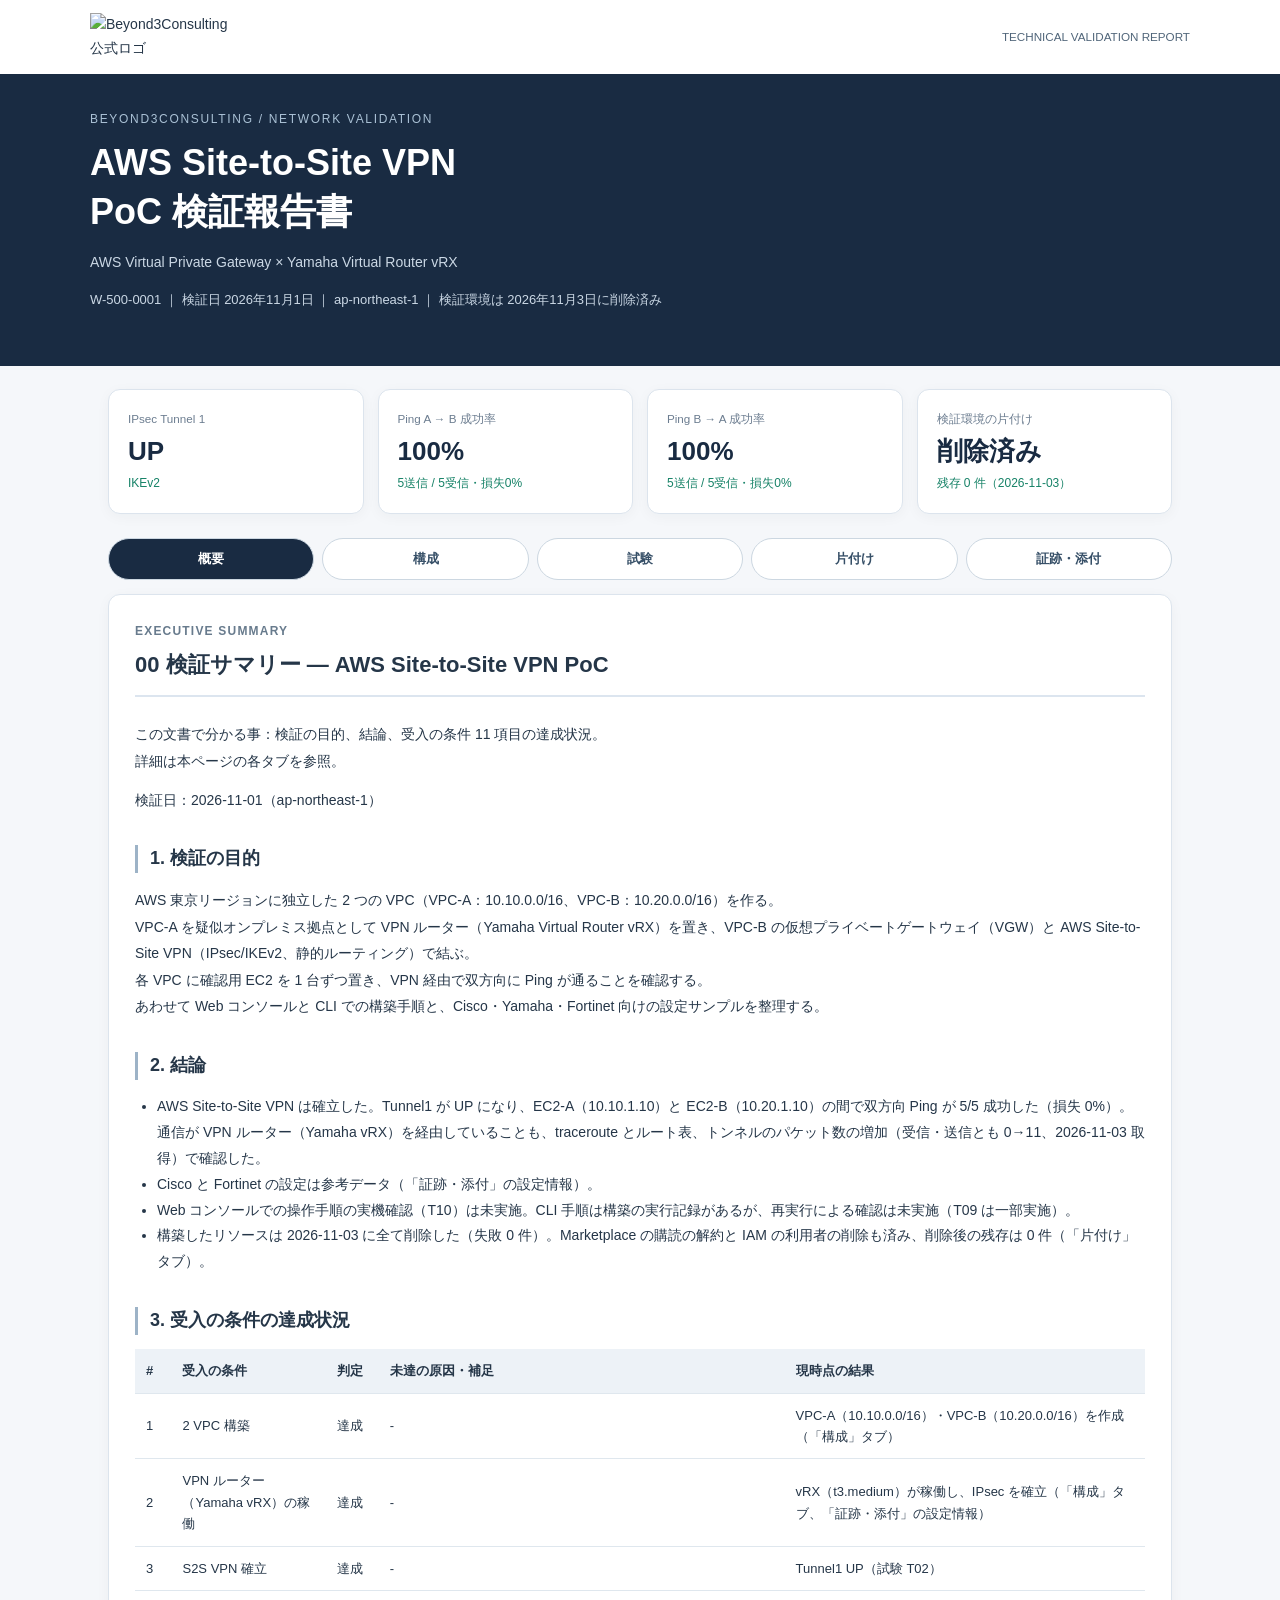
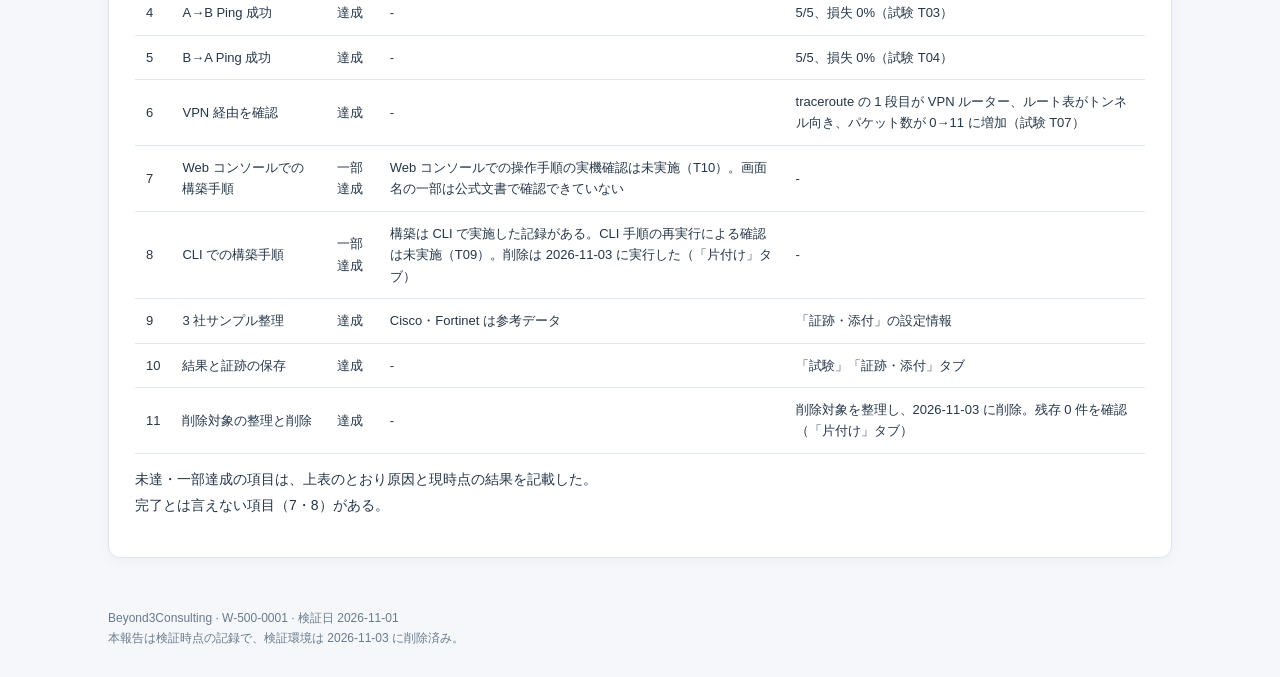
==== docs/reports/500-001-aws-s2s-vpn/index.html @ bab90e7a "W-500-0001-31 検証レポートを v2 社外用へ更新(画像4枚・設定情報・IAM・追加証跡) Co-Authored-By: Claude Sonnet 5.5 <noreply@anthr" ====
<!doctype html><html lang="ja"><head><meta charset="utf-8"><meta name="viewport" content="width=device-width, initial-scale=1"><title>AWS Site-to-Site VPN PoC 検証報告書</title><meta name="description" content="Beyond3Consulting AWS Site-to-Site VPN PoC検証報告"><style>

*{box-sizing:border-box}body{margin:0;background:#f5f7fa;color:#253648;font-family:"Meiryo","Hiragino Kaku Gothic ProN","Yu Gothic",sans-serif;line-height:1.7}header{background:#192b42;color:#fff;padding:35px max(22px,calc((100vw - 1100px)/2)) 42px}header h1{font-size:clamp(25px,4vw,36px);line-height:1.35;margin:10px 0}header p{color:#cbd8e5}.brand{font-size:12px;letter-spacing:.14em;color:#aac1d5}main{max-width:1100px;padding:23px 18px 50px;margin:auto}.stats{display:grid;grid-template-columns:repeat(4,1fr);gap:14px}.stat,section{background:white;border:1px solid #dce4ed;border-radius:12px;box-shadow:0 3px 14px #152b3b0a}.stat{padding:19px}.stat small{display:block;color:#6c7d90}.stat strong{font-size:26px;color:#192b42}.stat em{display:block;color:#168267;font-size:12px;font-style:normal}section{margin-top:23px;padding:26px}h2{margin:4px 0 17px;font-size:21px}h3{font-size:16px}.sub{font-size:12px;letter-spacing:.1em;color:#687b8d;font-weight:700}.summary{background:#eff8f4;padding:15px 19px;border-left:4px solid #198566;border-radius:5px}.diagram{background:#f8fbfe;border:1px solid #dde6ee;border-radius:10px;padding:14px;overflow-x:auto}.diagram svg{width:100%;height:auto;min-width:610px;display:block}.table-wrap{overflow-x:auto}table{width:100%;min-width:630px;border-collapse:collapse;font-size:14px}th,td{padding:11px;border-bottom:1px solid #dfe7ee;text-align:left}th{background:#edf2f7}.ok{color:#198566;font-weight:700}.links{display:grid;grid-template-columns:repeat(3,1fr);gap:10px}.links a{padding:12px;border:1px solid #dfe7ee;border-radius:8px;text-decoration:none}a{color:#1e6798}.notice{font-size:13px;color:#66788b;padding:12px;background:#f4f6f8;border-radius:5px}footer{max-width:1100px;margin:auto;padding:0 18px 28px;font-size:12px;color:#687b8d}@media(max-width:750px){.stats{grid-template-columns:repeat(2,1fr)}.links{grid-template-columns:1fr}section{padding:18px}}@media print{body{background:white}section,.stat{box-shadow:none;break-inside:avoid}}
.raw{background:#13263b;color:#e3edf5;white-space:pre;overflow:auto;padding:18px;border-radius:8px;font:12px/1.6 ui-monospace,Consolas,monospace;max-height:550px}details{margin-top:12px}summary{cursor:pointer;font-weight:700;padding:8px}button.copy{border:1px solid #b8c6d5;border-radius:6px;background:white;padding:6px 11px;cursor:pointer}</style><style>
.logoheader{background:#fff;padding:13px max(22px,calc((100vw - 1100px)/2));display:flex;align-items:center;justify-content:space-between}.logoheader img{width:138px;height:auto;max-height:70px;object-fit:contain}.logoheader small{color:#51667a}.report-tabs{display:grid;grid-template-columns:repeat(6,1fr);gap:8px;margin:24px 0 8px}.report-tabs button{background:#fff;border:1px solid #ccd7e1;border-radius:24px;padding:11px 5px;color:#364f67;font-weight:700;cursor:pointer}.report-tabs button.active{background:#192b42;color:#fff}.report-panel[hidden]{display:none!important}.report-panel{display:block}.report-panel>section:first-child{margin-top:14px}.evidence-modal{position:fixed;inset:0;background:#111d2edb;z-index:1000;padding:4vh 5vw;display:none}.evidence-modal.open{display:block}.evidence-box{background:white;max-width:1200px;margin:auto;border-radius:12px;height:92vh;display:flex;flex-direction:column;padding:16px}.evidence-box pre{flex:1;overflow:auto;background:#13263b;color:#edf5fc;padding:15px;white-space:pre-wrap;font:12px/1.5 Consolas,monospace}.evidence-close{align-self:end;border:1px solid #ccd6df;background:white;border-radius:7px;padding:8px 15px;cursor:pointer}@media(max-width:800px){.report-tabs{grid-template-columns:repeat(3,1fr)}}@media print{.report-panel[hidden]{display:block!important}.report-tabs{display:none}}
</style>
<style>h2,h3,.stat strong,.report-tabs button,th{font-weight:700}body{letter-spacing:0;font-size:14px}h2{letter-spacing:0;font-size:20px}h3{font-size:15px}p,td{line-height:1.75}.report-panel section p{font-size:14px;line-height:1.8}.summary{font-size:14px}.notice{font-size:12px}.report-panel th,.report-panel td{font-size:13px}.diagram svg text{font-family:"Meiryo","Yu Gothic",sans-serif}</style>
<style>.stats .stat{font-family:"Segoe UI","Meiryo",sans-serif}.stats .stat strong{font-family:"Segoe UI",Arial,"Meiryo",sans-serif;font-weight:700}.diagram svg text{font-family:"Meiryo","Yu Gothic",sans-serif;letter-spacing:0}.report-panel section{font-family:"Meiryo","Hiragino Kaku Gothic ProN","Yu Gothic",sans-serif;font-size:14px;line-height:1.8}.report-panel section h2{font-size:22px;line-height:1.5;font-weight:700;margin:6px 0 24px;padding:0 0 14px;border-bottom:2px solid #dce5ef;letter-spacing:0}.report-panel section h3{font-size:18px;line-height:1.55;font-weight:700;margin:32px 0 14px;padding-left:12px;border-left:3px solid #9db3c7;letter-spacing:0}.report-panel section p{font-size:14px;line-height:1.9;margin:12px 0}.report-panel section .summary{font-size:14px;line-height:1.85}.report-panel section .notice{font-size:12px;line-height:1.75}.report-panel section th,.report-panel section td{font-size:13px;line-height:1.65}.report-panel section .sub{font-size:12px}.report-panel section .raw{font-size:12px;line-height:1.6}@media(max-width:750px){.report-panel section h2{font-size:20px}.report-panel section h3{font-size:17px}}<style>.overview-table{width:100%;table-layout:fixed;min-width:900px}.overview-table-wrap{margin-top:20px}.overview-table th{white-space:nowrap}.overview-table th,.overview-table td{overflow-wrap:normal;word-break:normal;vertical-align:middle}.overview-table td{font-variant-numeric:tabular-nums}.overview-table-wrap{overflow-x:auto}
</style>
<style>.report-tabs{grid-template-columns:repeat(5,1fr)}@media(max-width:800px){.report-tabs{grid-template-columns:repeat(3,1fr)}}
.report-panel section h4{font-size:16px;line-height:1.55;font-weight:700;margin:26px 0 10px;color:#2a4560}
.report-panel section h5{font-size:15px;line-height:1.55;font-weight:700;margin:20px 0 8px;color:#364f67}
.report-panel section h6{font-size:14px;font-weight:700;margin:16px 0 6px;color:#364f67}
.report-panel section ul,.report-panel section ol{font-size:14px;line-height:1.85;padding-left:22px}
.report-panel section code{background:#eef2f6;padding:1px 5px;border-radius:4px;font:12.5px/1.6 ui-monospace,Consolas,monospace;word-break:break-all}
.report-panel section pre.raw code{background:none;padding:0;color:inherit;word-break:normal}
.report-panel>div.notice{margin-top:14px}.links a small{display:block;color:#66788b;margin-top:4px}
.gallery{display:grid;grid-template-columns:repeat(2,1fr);gap:16px}.gallery figure{margin:0;border:1px solid #dfe7ee;border-radius:8px;padding:10px;background:#fbfcfd}
.gallery img{width:100%;height:auto;display:block;border:1px solid #dde6ee;border-radius:4px}.gallery figcaption{font-size:13px;line-height:1.7;margin-top:8px}.gallery .gnote{font-size:12px;color:#66788b;margin:4px 0 0}
@media(max-width:750px){.gallery{grid-template-columns:1fr}}</style>

<script>
document.addEventListener('DOMContentLoaded',function(){
const panels=Array.from(document.querySelectorAll('.report-panel'));
const tabBtns=Array.from(document.querySelectorAll('.report-tabs button'));
function select(n,anchor){panels.forEach((g,i)=>g.hidden=i!==n);tabBtns.forEach((b,i)=>{b.classList.toggle('active',i===n);b.setAttribute('aria-selected',String(i===n))});if(anchor){const el=document.getElementById(anchor);if(el)el.scrollIntoView();}else{window.scrollTo(0,0);}}
tabBtns.forEach((b,i)=>b.onclick=()=>select(i));
document.querySelectorAll('a[data-tab]').forEach(a=>{a.onclick=e=>{e.preventDefault();select(parseInt(a.dataset.tab,10),a.getAttribute('href').slice(1));}});
document.querySelectorAll('main section > p').forEach(p=>{Array.from(p.childNodes).forEach(node=>{if(node.nodeType!==3||!node.textContent.includes('。'))return;const pieces=node.textContent.split(/(?<=。)/u);const frag=document.createDocumentFragment();pieces.forEach((piece,i)=>{if(i>0&&pieces[i-1].endsWith('。'))frag.appendChild(document.createElement('br'));frag.appendChild(document.createTextNode(piece))});node.replaceWith(frag)})});
if(location.hash.length>1){const t=document.getElementById(decodeURIComponent(location.hash.slice(1)));if(t){const pi=panels.findIndex(g=>g.contains(t));if(pi>=0)select(pi,t.id);}}
const modal=document.createElement('div');modal.className='evidence-modal';modal.innerHTML='<div class="evidence-box"><button class="evidence-close" type="button">閉じる</button><strong class="evidence-title"></strong><pre class="evidence-text"></pre></div>';document.body.appendChild(modal);modal.querySelector('button').onclick=()=>modal.classList.remove('open');modal.onclick=e=>{if(e.target===modal)modal.classList.remove('open')};
document.querySelectorAll('a[href^="evidence/"]').forEach(a=>{const h=a.getAttribute('href');if(!/\.(txt|json)$/i.test(h))return;a.onclick=async e=>{e.preventDefault();modal.classList.add('open');modal.querySelector('.evidence-title').textContent=h;modal.querySelector('.evidence-text').textContent='読込中…';try{const res=await fetch(h);if(!res.ok)throw Error('HTTP '+res.status);modal.querySelector('.evidence-text').textContent=await res.text()}catch(err){modal.querySelector('.evidence-text').textContent='証跡の読み込みに失敗しました: '+err.message}}});
});
</script>
</head><body><div class="logoheader"><img src="../../assets/logo/b3c_logo_transparent_black.png" alt="Beyond3Consulting 公式ロゴ"><small>TECHNICAL VALIDATION REPORT</small></div><header><div class="brand">BEYOND3CONSULTING / NETWORK VALIDATION</div><h1>AWS Site-to-Site VPN<br>PoC 検証報告書</h1><p>AWS Virtual Private Gateway × Yamaha Virtual Router vRX</p><p style="font-size:13px">W-500-0001 ｜ 検証日 2026年11月1日 ｜ ap-northeast-1 ｜ 検証環境は 2026年11月3日に削除済み</p></header><main><div class="stats"><div class="stat"><small>IPsec Tunnel 1</small><strong>UP</strong><em>IKEv2</em></div><div class="stat"><small>Ping A → B 成功率</small><strong>100%</strong><em>5送信 / 5受信・損失0%</em></div><div class="stat"><small>Ping B → A 成功率</small><strong>100%</strong><em>5送信 / 5受信・損失0%</em></div><div class="stat"><small>検証環境の片付け</small><strong>削除済み</strong><em>残存 0 件（2026-11-03）</em></div></div>
<nav class="report-tabs" aria-label="報告書のページ"><button type="button" data-i="0" class="active" aria-selected="true">概要</button><button type="button" data-i="1">構成</button><button type="button" data-i="2">試験</button><button type="button" data-i="3">片付け</button><button type="button" data-i="4">証跡・添付</button></nav>
<div class="report-panel" id="panel0"><section id="doc00"><div class="sub">EXECUTIVE SUMMARY</div><h2>00 検証サマリー — AWS Site-to-Site VPN PoC</h2><p>この文書で分かる事：検証の目的、結論、受入の条件 11 項目の達成状況。詳細は本ページの各タブを参照。</p>
<p>検証日：2026-11-01（ap-northeast-1）</p>
<h3>1. 検証の目的</h3>
<p>AWS 東京リージョンに独立した 2 つの VPC（VPC-A：10.10.0.0/16、VPC-B：10.20.0.0/16）を作る。VPC-A を疑似オンプレミス拠点として VPN ルーター（Yamaha Virtual Router vRX）を置き、VPC-B の仮想プライベートゲートウェイ（VGW）と AWS Site-to-Site VPN（IPsec/IKEv2、静的ルーティング）で結ぶ。各 VPC に確認用 EC2 を 1 台ずつ置き、VPN 経由で双方向に Ping が通ることを確認する。あわせて Web コンソールと CLI での構築手順と、Cisco・Yamaha・Fortinet 向けの設定サンプルを整理する。</p>
<h3>2. 結論</h3>
<ul>
<li>AWS Site-to-Site VPN は確立した。Tunnel1 が UP になり、EC2-A（10.10.1.10）と EC2-B（10.20.1.10）の間で双方向 Ping が 5/5 成功した（損失 0%）。通信が VPN ルーター（Yamaha vRX）を経由していることも、traceroute とルート表、トンネルのパケット数の増加（受信・送信とも 0→11、2026-11-03 取得）で確認した。</li>
<li>Cisco と Fortinet の設定は参考データ（「証跡・添付」の設定情報）。</li>
<li>Web コンソールでの操作手順の実機確認（T10）は未実施。CLI 手順は構築の実行記録があるが、再実行による確認は未実施（T09 は一部実施）。</li>
<li>構築したリソースは 2026-11-03 に全て削除した（失敗 0 件）。Marketplace の購読の解約と IAM の利用者の削除も済み、削除後の残存は 0 件（「片付け」タブ）。</li>
</ul>
<h3>3. 受入の条件の達成状況</h3>
<div class="table-wrap"><table>
<thead>
<tr>
<th>#</th>
<th>受入の条件</th>
<th>判定</th>
<th>未達の原因・補足</th>
<th>現時点の結果</th>
</tr>
</thead>
<tbody>
<tr>
<td>1</td>
<td>2 VPC 構築</td>
<td>達成</td>
<td>-</td>
<td>VPC-A（10.10.0.0/16）・VPC-B（10.20.0.0/16）を作成（「構成」タブ）</td>
</tr>
<tr>
<td>2</td>
<td>VPN ルーター（Yamaha vRX）の稼働</td>
<td>達成</td>
<td>-</td>
<td>vRX（t3.medium）が稼働し、IPsec を確立（「構成」タブ、「証跡・添付」の設定情報）</td>
</tr>
<tr>
<td>3</td>
<td>S2S VPN 確立</td>
<td>達成</td>
<td>-</td>
<td>Tunnel1 UP（試験 T02）</td>
</tr>
<tr>
<td>4</td>
<td>A→B Ping 成功</td>
<td>達成</td>
<td>-</td>
<td>5/5、損失 0%（試験 T03）</td>
</tr>
<tr>
<td>5</td>
<td>B→A Ping 成功</td>
<td>達成</td>
<td>-</td>
<td>5/5、損失 0%（試験 T04）</td>
</tr>
<tr>
<td>6</td>
<td>VPN 経由を確認</td>
<td>達成</td>
<td>-</td>
<td>traceroute の 1 段目が VPN ルーター、ルート表がトンネル向き、パケット数が 0→11 に増加（試験 T07）</td>
</tr>
<tr>
<td>7</td>
<td>Web コンソールでの構築手順</td>
<td>一部達成</td>
<td>Web コンソールでの操作手順の実機確認は未実施（T10）。画面名の一部は公式文書で確認できていない</td>
<td>-</td>
</tr>
<tr>
<td>8</td>
<td>CLI での構築手順</td>
<td>一部達成</td>
<td>構築は CLI で実施した記録がある。CLI 手順の再実行による確認は未実施（T09）。削除は 2026-11-03 に実行した（「片付け」タブ）</td>
<td>-</td>
</tr>
<tr>
<td>9</td>
<td>3 社サンプル整理</td>
<td>達成</td>
<td>Cisco・Fortinet は参考データ</td>
<td>「証跡・添付」の設定情報</td>
</tr>
<tr>
<td>10</td>
<td>結果と証跡の保存</td>
<td>達成</td>
<td>-</td>
<td>「試験」「証跡・添付」タブ</td>
</tr>
<tr>
<td>11</td>
<td>削除対象の整理と削除</td>
<td>達成</td>
<td>-</td>
<td>削除対象を整理し、2026-11-03 に削除。残存 0 件を確認（「片付け」タブ）</td>
</tr>
</tbody>
</table></div>
<p>未達・一部達成の項目は、上表のとおり原因と現時点の結果を記載した。完了とは言えない項目（7・8）がある。</p></section></div>
<div class="report-panel" id="panel1" hidden><section id="doc01"><div class="sub">ARCHITECTURE</div><h2>01 構成（概要）</h2><h3>1. 構成</h3>
<p>AWS 東京リージョンに VPC を 2 つ作る。VPC-A を疑似オンプレミス拠点（SITE-A）とし、VPN ルーター（Yamaha vRX）を置く。VPC-B（SITE-B）の仮想プライベートゲートウェイ（VGW）と IPsec で接続する。各 VPC に確認用 EC2 を 1 台ずつ置く。</p>
<div class="diagram"><svg xmlns="http://www.w3.org/2000/svg" viewBox="0 0 920 395" role="img" aria-label="サイトBのAWS VGWとサイトAのYamaha vRXをIPsecトンネルで接続する構成図">
<rect x="10" y="8" width="370" height="355" rx="12" fill="#eaf2fc" stroke="#85aacc" stroke-width="2"/><rect x="540" y="8" width="370" height="355" rx="12" fill="#fff0df" stroke="#d7ab7e" stroke-width="2"/>
<text x="195" y="36" text-anchor="middle" fill="#245477" font-size="16" font-weight="bold">SITE-A / VPC-A</text><text x="195" y="57" text-anchor="middle" fill="#245477" font-size="14">10.10.0.0/16</text><text x="725" y="36" text-anchor="middle" fill="#91591f" font-size="16" font-weight="bold">SITE-B / VPC-B</text><text x="725" y="57" text-anchor="middle" fill="#91591f" font-size="14">10.20.0.0/16</text>
<rect x="30" y="78" width="330" height="115" rx="9" fill="#d9eaf9" stroke="#b0cce3"/><text x="47" y="99" fill="#245477" font-size="12">Public Subnet 10.10.0.0/24</text><rect x="52" y="111" width="286" height="61" rx="7" fill="white" stroke="#85aacc"/><text x="195" y="137" text-anchor="middle" font-weight="bold" font-size="14" fill="#245477">Yamaha vRX</text><text x="195" y="157" text-anchor="middle" font-size="12" fill="#245477">LAN1 10.10.0.10 / EIP 3.115.198.19</text>
<rect x="30" y="209" width="330" height="135" rx="9" fill="#d9eaf9" stroke="#b0cce3"/><text x="47" y="229" fill="#245477" font-size="12">Private Subnet 10.10.1.0/24</text><rect x="52" y="241" width="286" height="35" rx="6" fill="white" stroke="#85aacc"/><text x="195" y="264" text-anchor="middle" font-size="12" fill="#245477">vRX LAN2 10.10.1.5</text><rect x="52" y="289" width="286" height="39" rx="6" fill="white" stroke="#85aacc"/><text x="195" y="315" text-anchor="middle" font-size="12" font-weight="bold" fill="#245477">EC2-A 10.10.1.10</text><path d="M195 172V241M195 276V289" stroke="#87aacc" stroke-width="3"/>
<rect x="560" y="78" width="330" height="115" rx="9" fill="#fae3c8" stroke="#dbb78f"/><text x="577" y="99" fill="#91591f" font-size="14">AWS Site-to-Site VPN</text><rect x="582" y="104" width="286" height="81" rx="7" fill="white" stroke="#d7ab7e"/><text x="725" y="131" text-anchor="middle" font-size="14" font-weight="bold" fill="#91591f">AWS VGW</text><text x="725" y="153" text-anchor="middle" font-size="12" fill="#91591f">Virtual Private Gateway</text><text x="725" y="173" text-anchor="middle" font-size="12" fill="#91591f">Tunnel 1: 13.196.38.153</text>
<rect x="560" y="209" width="330" height="135" rx="9" fill="#fae3c8" stroke="#dbb78f"/><text x="577" y="229" fill="#91591f" font-size="12">Private Subnet 10.20.1.0/24</text><rect x="582" y="289" width="286" height="39" rx="6" fill="white" stroke="#d7ab7e"/><text x="725" y="315" text-anchor="middle" font-size="12" font-weight="bold" fill="#91591f">EC2-B 10.20.1.10</text><path d="M725 185V289" stroke="#d7ab7e" stroke-width="3"/>
<path d="M338 141H582" stroke="#1a907e" stroke-width="4" stroke-dasharray="10 7"/><rect x="402" y="107" width="120" height="27" rx="7" fill="#daf4e9"/><text x="462" y="126" text-anchor="middle" font-size="14" font-weight="bold" fill="#146b59">IPsec Tunnel 1</text><path d="M338 308H582" stroke="#72879b" stroke-width="2" stroke-dasharray="5 6"/><rect x="435" y="280" width="57" height="23" rx="5" fill="#eef1f5"/><text x="464" y="297" text-anchor="middle" font-size="14" fill="#466076">Ping</text><text x="460" y="387" text-anchor="middle" font-size="12" fill="#64748b">論理構成図：IPsecはインターネットとAWS VPNエンドポイント経由</text></svg></div><p class="notice">論理構成図。vRX の LAN1/LAN2 は同一 EC2 の別 ENI。Ping 線は論理的な通信関係を示す。</p>
<p>通信の経路（A から B）：EC2-A（10.10.1.10）→ VPC-A 非公開ルート表（10.20.0.0/16 の向け先は vRX の LAN2）→ vRX が IPsec で暗号化 → LAN1 から EIP 経由でインターネット → AWS の VPN エンドポイント → VGW → VPC-B ルート表 → EC2-B（10.20.1.10）。戻りは逆順。</p>
<p>構成の条件：IPsec/IKEv2、VPN 接続 1 本（AWS 提供トンネル 2 本のうち Tunnel1 のみ使用）、静的ルーティング、事前共有鍵（PSK）認証。BGP・Transit Gateway・VPC Peering・NAT Gateway は使わない。</p></section></div>
<div class="report-panel" id="panel2" hidden><section id="doc05"><div class="sub">TEST RESULTS</div><h2>05 PoC 試験結果（T01〜T10）</h2><p>この文書で分かる事：10 項目の試験の結果（合格・一部実施・未実施）と、その証跡の場所。VPN が UP になっただけでなく、Ping が通り、通信が VPN を経由していることを確認している。</p>
<p>検証日：2026-11-01。出力の全文は「証跡・添付」の各ファイルにある（各ファイルの冒頭に取得日時・コマンド・実施した場所を記載）。PSK・口座番号・管理者 IP の値だけを伏せ字にしてある。</p>
<h3>1. 結論</h3>
<ul>
<li>実接続の試験 T01〜T07 は合格。T05・T06 は VPN ルーター（Yamaha vRX）の IKE SA・IPsec SA で確認した。</li>
<li>Ping は両方向とも 5/5、損失 0%。</li>
<li>T08 は合格（Cisco・Fortinet は参考データ）。T09 は一部実施。T10 は<strong>未実施</strong>。</li>
</ul>
<h3>2. 試験結果の一覧</h3>
<div class="table-wrap"><table>
<thead>
<tr>
<th>試験</th>
<th>試験項目</th>
<th>合格条件</th>
<th>結果</th>
<th>判定</th>
<th>実施時刻（2026-11-01）</th>
<th>出力の要点</th>
<th>証跡</th>
</tr>
</thead>
<tbody>
<tr>
<td>T01</td>
<td>VPN 接続作成</td>
<td>作成される</td>
<td>VPN 接続が available。Tunnel1 のオプション：IKEv2・AES256・SHA2-256・DH14</td>
<td>合格</td>
<td>作成 01:57:26（CloudTrail の CreateVpnConnection）。状態の確認 02:21:03</td>
<td><code>describe-vpn-connections</code> で状態 available</td>
<td><a href="evidence/T01_vpn_connection.txt">T01_vpn_connection.txt</a></td>
</tr>
<tr>
<td>T02</td>
<td>IPsec 確立</td>
<td>Tunnel1 が UP</td>
<td>Tunnel1 UP。Tunnel2 は DOWN（使わない設計）</td>
<td>合格</td>
<td>02:14:38</td>
<td><code>"Status": "UP"</code>（Tunnel1）</td>
<td><a href="evidence/T02_tunnel_status.txt">T02_tunnel_status.txt</a>、2026-11-03 の画面 <a href="evidence/screenshots/SS17_vpn_tunnel_details.png" target="_blank" rel="noopener noreferrer">SS17</a>（Tunnel1 アップ、Tunnel2 ダウン）</td>
</tr>
<tr>
<td>T03</td>
<td>EC2-A → EC2-B の Ping</td>
<td>成功（EC2-A から 10.20.1.10 へ）</td>
<td>5/5 受信、損失 0%</td>
<td>合格</td>
<td>02:14:28</td>
<td><code>5 packets transmitted, 5 received, 0% packet loss</code></td>
<td><a href="evidence/T03_ping_A_to_B.txt">T03_ping_A_to_B.txt</a></td>
</tr>
<tr>
<td>T04</td>
<td>EC2-B → EC2-A の Ping</td>
<td>成功（EC2-B から 10.10.1.10 へ）</td>
<td>5/5 受信、損失 0%</td>
<td>合格</td>
<td>02:14:33</td>
<td><code>5 packets transmitted, 5 received, 0% packet loss</code></td>
<td><a href="evidence/T04_ping_B_to_A.txt">T04_ping_B_to_A.txt</a></td>
</tr>
<tr>
<td>T05</td>
<td>vRX の IKE SA 確立</td>
<td>IKE SA が確立</td>
<td>IKE SA 1 本が確立</td>
<td>合格</td>
<td>02:14:40</td>
<td><code>Total: isakmp:1 send:1 recv:1</code>、<code>トンネルインタフェースは接続されています</code></td>
<td><a href="evidence/T05_T06_vrx_ipsec.txt">T05_T06_vrx_ipsec.txt</a></td>
</tr>
<tr>
<td>T06</td>
<td>vRX の IPsec SA 確立</td>
<td>IPsec SA が確立</td>
<td>ESP の送信・受信 SA が各 1 本確立</td>
<td>合格</td>
<td>02:14:40</td>
<td>同上（<code>send:1 recv:1</code>）</td>
<td><a href="evidence/T05_T06_vrx_ipsec.txt">T05_T06_vrx_ipsec.txt</a></td>
</tr>
<tr>
<td>T07</td>
<td>VPN 経由を確認</td>
<td>通信が VPN を経由している</td>
<td>traceroute の 1 段目が VPN ルーターの内側 IP、ルート表で 10.20.0.0/16 がトンネル向き、Ping の前後でトンネルのパケット数が増加（受信・送信とも 0→11、2026-11-03 の取り直し）</td>
<td>合格</td>
<td>02:14:38・02:14:40（traceroute・ルート表）。パケット数は 2026-11-03 17:41:18・17:41:50</td>
<td><code>1  10.10.1.5  0.341 ms</code>（VPN ルーター）、2 段目 10.20.1.10。パケット数は <code>受信: (IPv4) 11 パケット</code>、<code>送信: (IPv4) 11 パケット</code></td>
<td><a href="evidence/T07_route.txt">T07_route.txt</a>、パケット数 <a href="evidence/T07_section3_retake_20261103.txt">T07_section3_retake_20261103.txt</a></td>
</tr>
<tr>
<td>T08</td>
<td>3 メーカーの対応状況を確認</td>
<td>対応状況を確認</td>
<td>Yamaha RTX・Cisco CSRv・Fortinet FortiOS 6.4.4+ (GUI) のサンプルを取得。FortiOS 5.0+ は IKEv2 非対応で取得不可。Yamaha vRX は AWS の機種一覧に無い。Cisco・Fortinet は参考データ</td>
<td>合格</td>
<td>時刻の記録なし</td>
<td><code>get-vpn-connection-device-types</code> の一覧、サンプル 3 本</td>
<td><a href="evidence/T08_device_types.json">T08_device_types.json</a>、<a href="#appendix" data-tab="4">T08_samples</a></td>
</tr>
<tr>
<td>T09</td>
<td>CLI 手順の実行・確認結果を記録</td>
<td>実行結果を記録</td>
<td>CLI でリソースを作成し、describe で確認した記録がある。CLI 手順の再実行による確認は未実施</td>
<td>一部実施</td>
<td>構築中（時刻は実行記録に記載）</td>
<td>VPC・サブネット・IGW・ルート表・SG・EC2・VPN 等の作成と確認</td>
<td>なし（本書には含めない）</td>
</tr>
<tr>
<td>T10</td>
<td>Web 手順の操作手順と設定値を確認</td>
<td>手順と設定値を確認</td>
<td>Web コンソールでの操作手順の実機確認は未実施</td>
<td><strong>未実施</strong></td>
<td>-</td>
<td>-</td>
<td>なし</td>
</tr>
</tbody>
</table></div>
<h3>3. 実施した試験と、未実施の項目</h3>
<div class="table-wrap"><table>
<thead>
<tr>
<th>区分</th>
<th>項目</th>
</tr>
</thead>
<tbody>
<tr>
<td>実機・実環境で実施した</td>
<td>T01、T02、T03、T04、T05、T06、T07</td>
</tr>
<tr>
<td>参考データ</td>
<td>T08 のサンプル。Cisco・Fortinet の設定（「証跡・添付」の設定情報）</td>
</tr>
<tr>
<td>一部のみ実施</td>
<td>T09（CLI で構築した記録はある。CLI 手順の再実行による確認は未実施）</td>
</tr>
<tr>
<td>未実施</td>
<td>T10（Web GUI の操作確認）、Yamaha vRX の GUI 手順</td>
</tr>
</tbody>
</table></div>
<h3>4. 取得日の違い</h3>
<p>T01〜T09 の出力は 2026-11-01 の試験時の記録。次の点は 2026-11-03 に取得した。</p>
<ul>
<li>T07 のトンネルのパケット数：<a href="evidence/T07_section3_retake_20261103.txt">T07_section3_retake_20261103.txt</a>（2026-11-01 の記録はパケット数が取れていなかったため、同じ構成を起動して取り直した）。</li>
<li>画面の証跡（SS17・SS09・SS10・SS04c の 4 枚）：2026-11-03 に取得。「証跡・添付」に載せた。</li>
</ul></section></div>
<div class="report-panel" id="panel3" hidden><section id="doc06"><div class="sub">CLEANUP</div><h2>片付け</h2><p>検証環境は 2026-11-03 に削除済み。AWS のリソースは 2026-11-03 18:44〜18:48（日本時間）に全て削除し（失敗 0 件）、削除後の残存確認はすべて 0 件だった。<br>Marketplace の購読は解約済みで、検証用の IAM の利用者・ポリシー・アクセスキーも削除済み。</p></section></div>
<div class="report-panel" id="panel4" hidden><section id="evidence-top"><div class="sub">MATERIALS</div><h2>証跡・添付</h2>
<h3>試験の出力（取得ログ）</h3>
<p>各ファイルの冒頭に、取得日時・コマンド・実施した場所を記載している。PSK・管理者の IP・口座番号の値だけを伏せ字にしてある。</p>
<div class="links">
<a href="evidence/T01_vpn_connection.txt">T01 VPN 接続作成 ↗</a>
<a href="evidence/T02_tunnel_status.txt">T02 IPsec 確立 ↗</a>
<a href="evidence/T03_ping_A_to_B.txt">T03 EC2-A → EC2-B Ping ↗</a>
<a href="evidence/T04_ping_B_to_A.txt">T04 EC2-B → EC2-A Ping ↗</a>
<a href="evidence/T05_T06_vrx_ipsec.txt">T05・T06 IKE / IPsec SA ↗</a>
<a href="evidence/T07_route.txt">T07 経路確認 ↗</a>
<a href="evidence/T07_section3_retake_20261103.txt">T07 パケット数の取り直し（2026-11-03） ↗</a>
<a href="evidence/T08_device_types.json">T08 機種一覧 ↗</a>
</div>
<h3 id="appendix">付録：設定情報（手動で設定が要る時に使う）</h3>
<p>検証で使った設定を、ファイルとして添付している。PSK の値は伏せてある。取得時点（2026-11-01）の記録で、検証環境は 2026-11-03 に削除済み。</p>
<div class="links">
<a href="evidence/aws_vpn_connection_redacted.json">aws_vpn_connection_redacted.json ↗<br><small>AWS 側の VPN 接続の設定（暗号方式・トンネル・静的ルートなど）</small></a>
<a href="evidence/vrx_show_config_redacted.txt">vrx_show_config_redacted.txt ↗<br><small>Yamaha vRX に入れた設定（実機の show config）</small></a>
<a href="evidence/b3c-500-poc-policy-v3.json">b3c-500-poc-policy-v3.json ↗<br><small>検証用 IAM 利用者 b3c-500-poc-cli に付けたカスタマーポリシー（b3c-500-poc-policy）。ほかに AWS 管理ポリシー 2 つ（AmazonEC2FullAccess・EC2InstanceConnect）を付けた</small></a>
<a href="evidence/T08_samples/yamaha_e7a2d626_redacted.txt">yamaha_e7a2d626_redacted.txt ↗<br><small>Yamaha RTX の設定例（AWS が配るサンプル）</small></a>
<a href="evidence/T08_samples/cisco_csrv_7b754310_redacted.txt">cisco_csrv_7b754310_redacted.txt ↗<br><small>Cisco CSRv の設定例（参考・実機未検証）</small></a>
<a href="evidence/T08_samples/fortinet_7125681a_redacted.txt">fortinet_7125681a_redacted.txt ↗<br><small>Fortinet の設定例（参考・実機未検証）</small></a>
</div>
<p class="notice">Cisco・Fortinet の設定例は参考データで、実機では試していない。Yamaha RTX の設定例も AWS が配るサンプルで、検証に使った vRX の設定は上の vrx_show_config_redacted.txt。</p>
<h3 id="gallery">画面の証跡（AWS コンソール）</h3><p>結論の裏づけになる画面 4 枚。口座番号・メールアドレス・管理者の IP・本検証以外のリソースの表示は黒塗りしてある。画像を押すと原寸で開く。</p><div class="gallery">
<figure id="SS17"><a href="evidence/screenshots/SS17_vpn_tunnel_details.png" target="_blank" rel="noopener noreferrer"><img loading="lazy" src="evidence/screenshots/SS17_vpn_tunnel_details.png" alt="SS17 VPN 接続のトンネルの詳細（Tunnel1 アップ、Tunnel2 ダウン）" width="640" height="270"></a><figcaption><b>SS17</b> VPN 接続のトンネルの詳細（Tunnel1 アップ、Tunnel2 ダウン）<p class="gnote">試験 T02 の裏づけ。2026-11-03 に撮った画面。</p></figcaption></figure>
<figure id="SS09"><a href="evidence/screenshots/SS09_customer_gateways.png" target="_blank" rel="noopener noreferrer"><img loading="lazy" src="evidence/screenshots/SS09_customer_gateways.png" alt="SS09 カスタマーゲートウェイ" width="640" height="270"></a><figcaption><b>SS09</b> カスタマーゲートウェイ<p class="gnote">お客様側の機器として VPN ルーター（vRX）を登録した設定。</p></figcaption></figure>
<figure id="SS10"><a href="evidence/screenshots/SS10_virtual_private_gateways.png" target="_blank" rel="noopener noreferrer"><img loading="lazy" src="evidence/screenshots/SS10_virtual_private_gateways.png" alt="SS10 仮想プライベートゲートウェイ（VGW）" width="640" height="270"></a><figcaption><b>SS10</b> 仮想プライベートゲートウェイ（VGW）<p class="gnote">AWS 側の VPN の口。</p></figcaption></figure>
<figure id="SS04c"><a href="evidence/screenshots/SS04c_rtb_b_private_routes.png" target="_blank" rel="noopener noreferrer"><img loading="lazy" src="evidence/screenshots/SS04c_rtb_b_private_routes.png" alt="SS04c VPC-B の非公開ルート表のルート" width="640" height="270"></a><figcaption><b>SS04c</b> VPC-B の非公開ルート表のルート<p class="gnote">10.10.0.0/16 の向け先が VGW（VPN 経由の経路）。</p></figcaption></figure>
</div></section></div>
</main><footer>Beyond3Consulting · W-500-0001 · 検証日 2026-11-01<br>本報告は検証時点の記録で、検証環境は 2026-11-03 に削除済み。</footer></body></html>
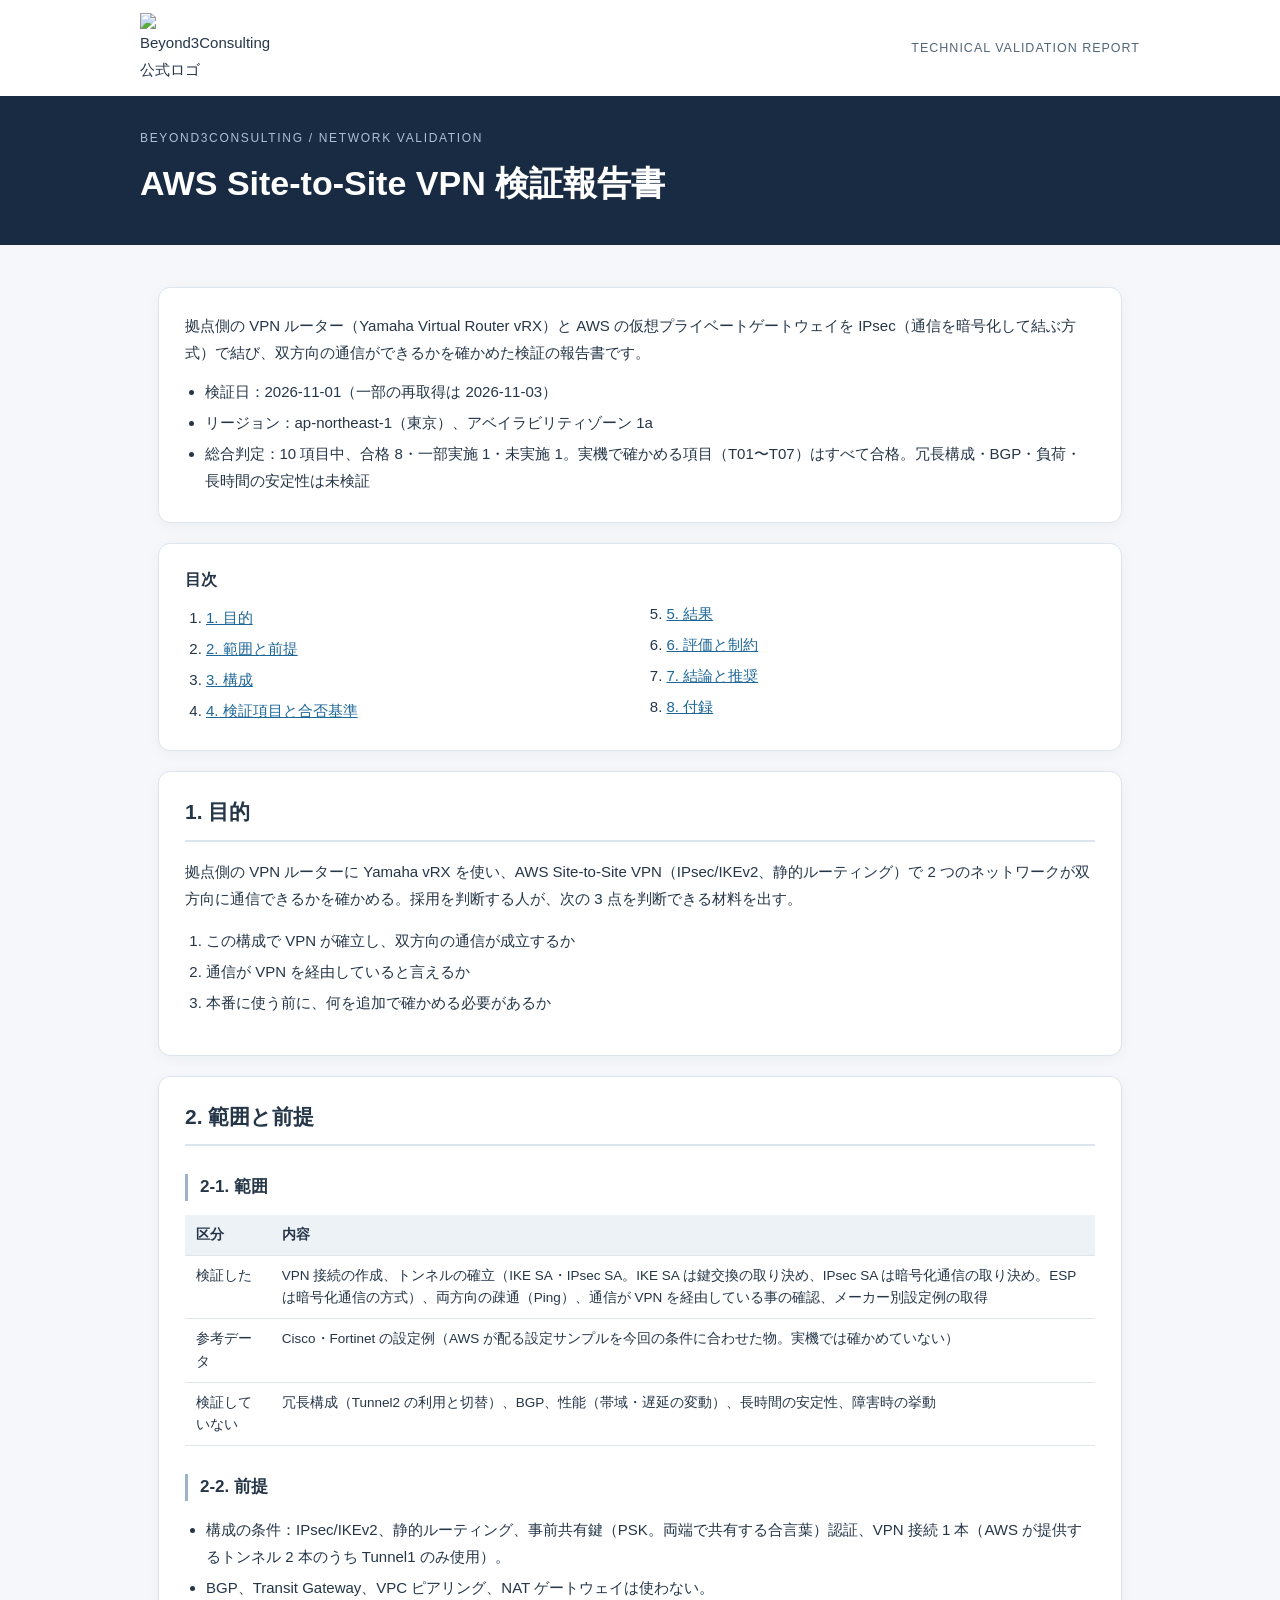
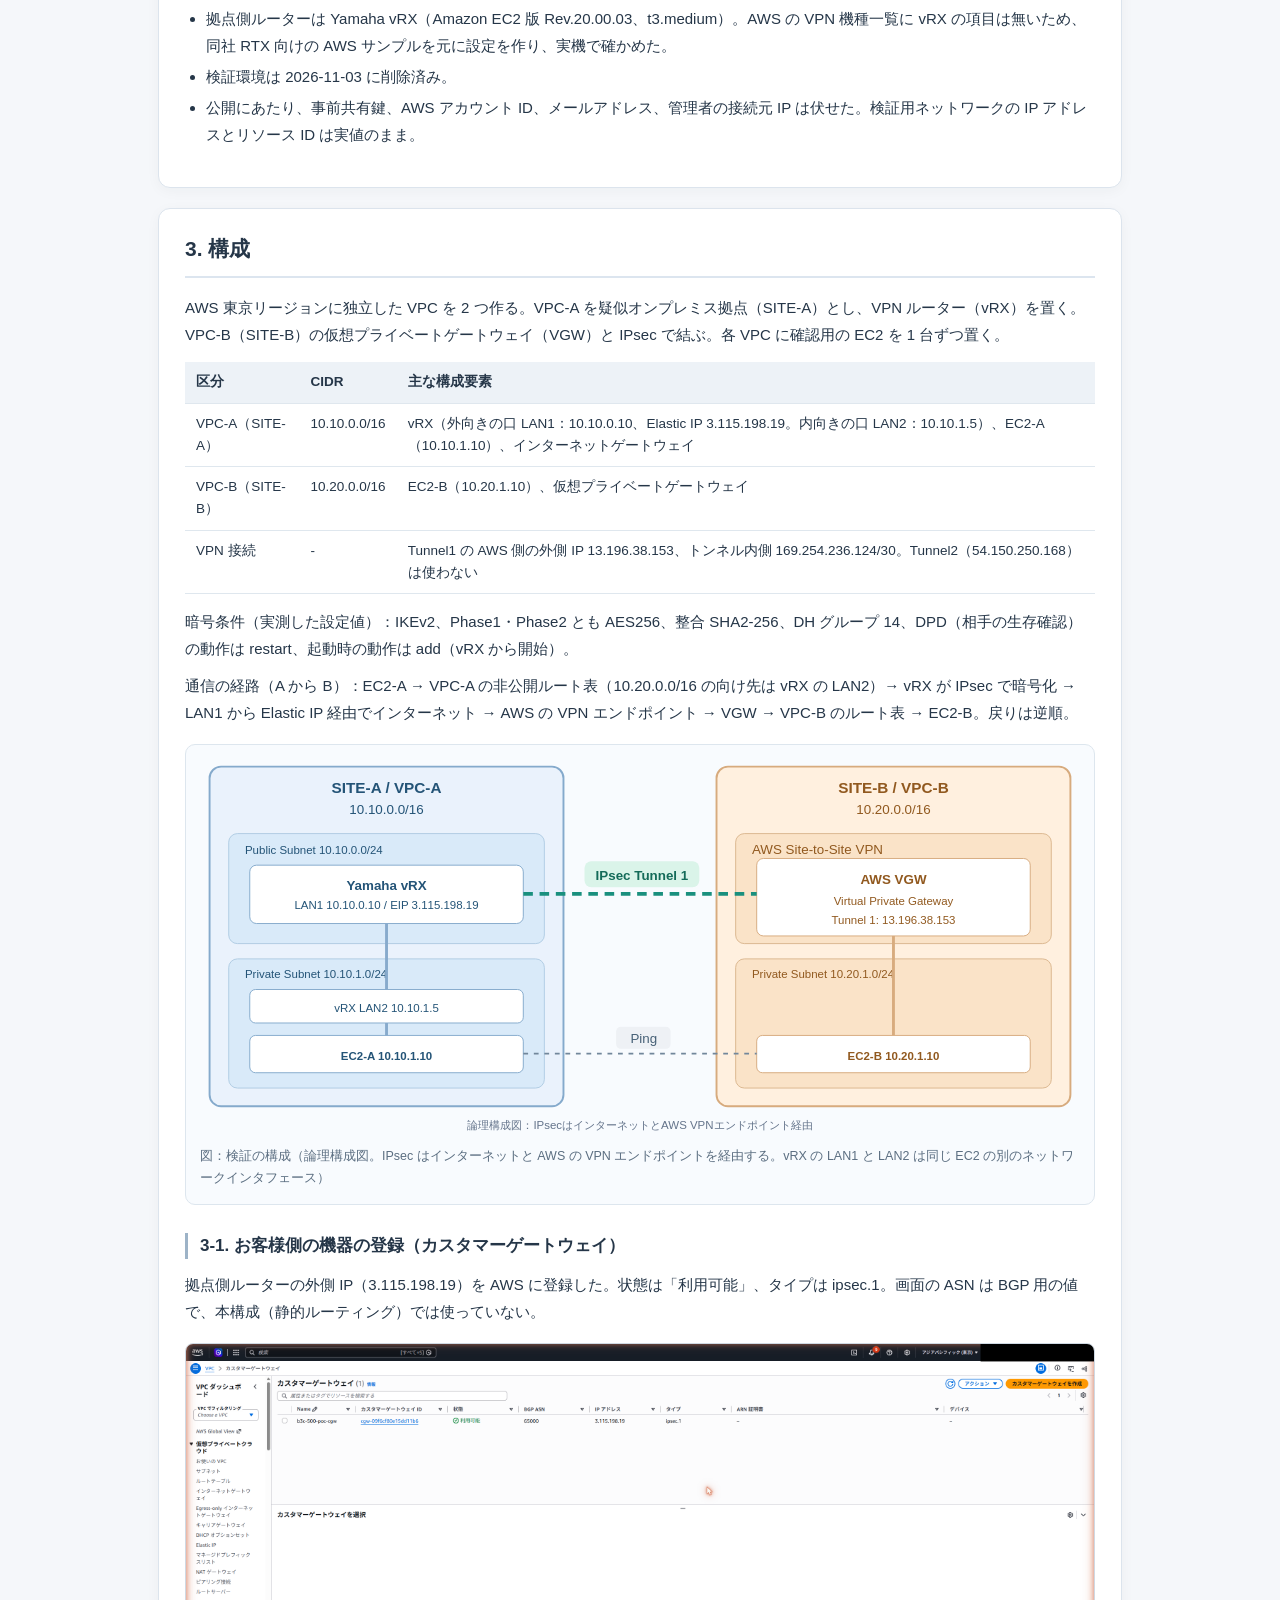
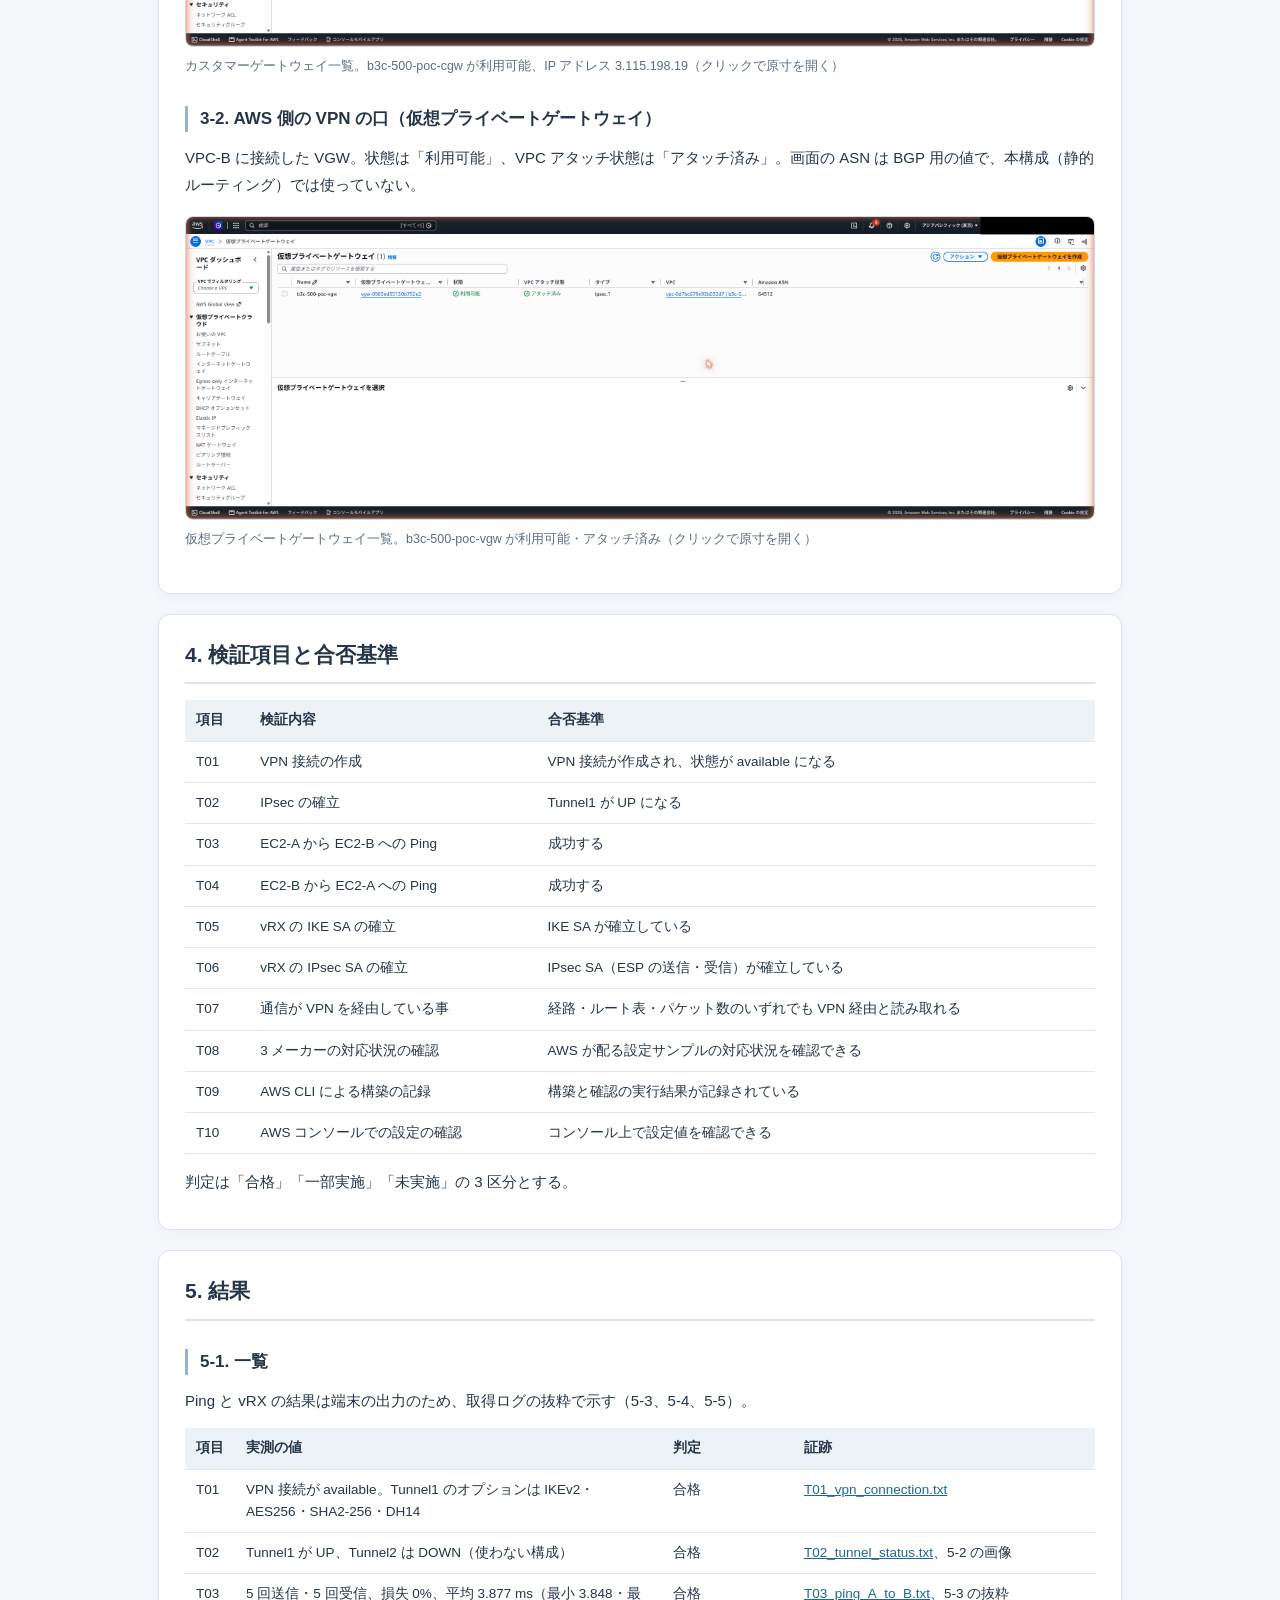
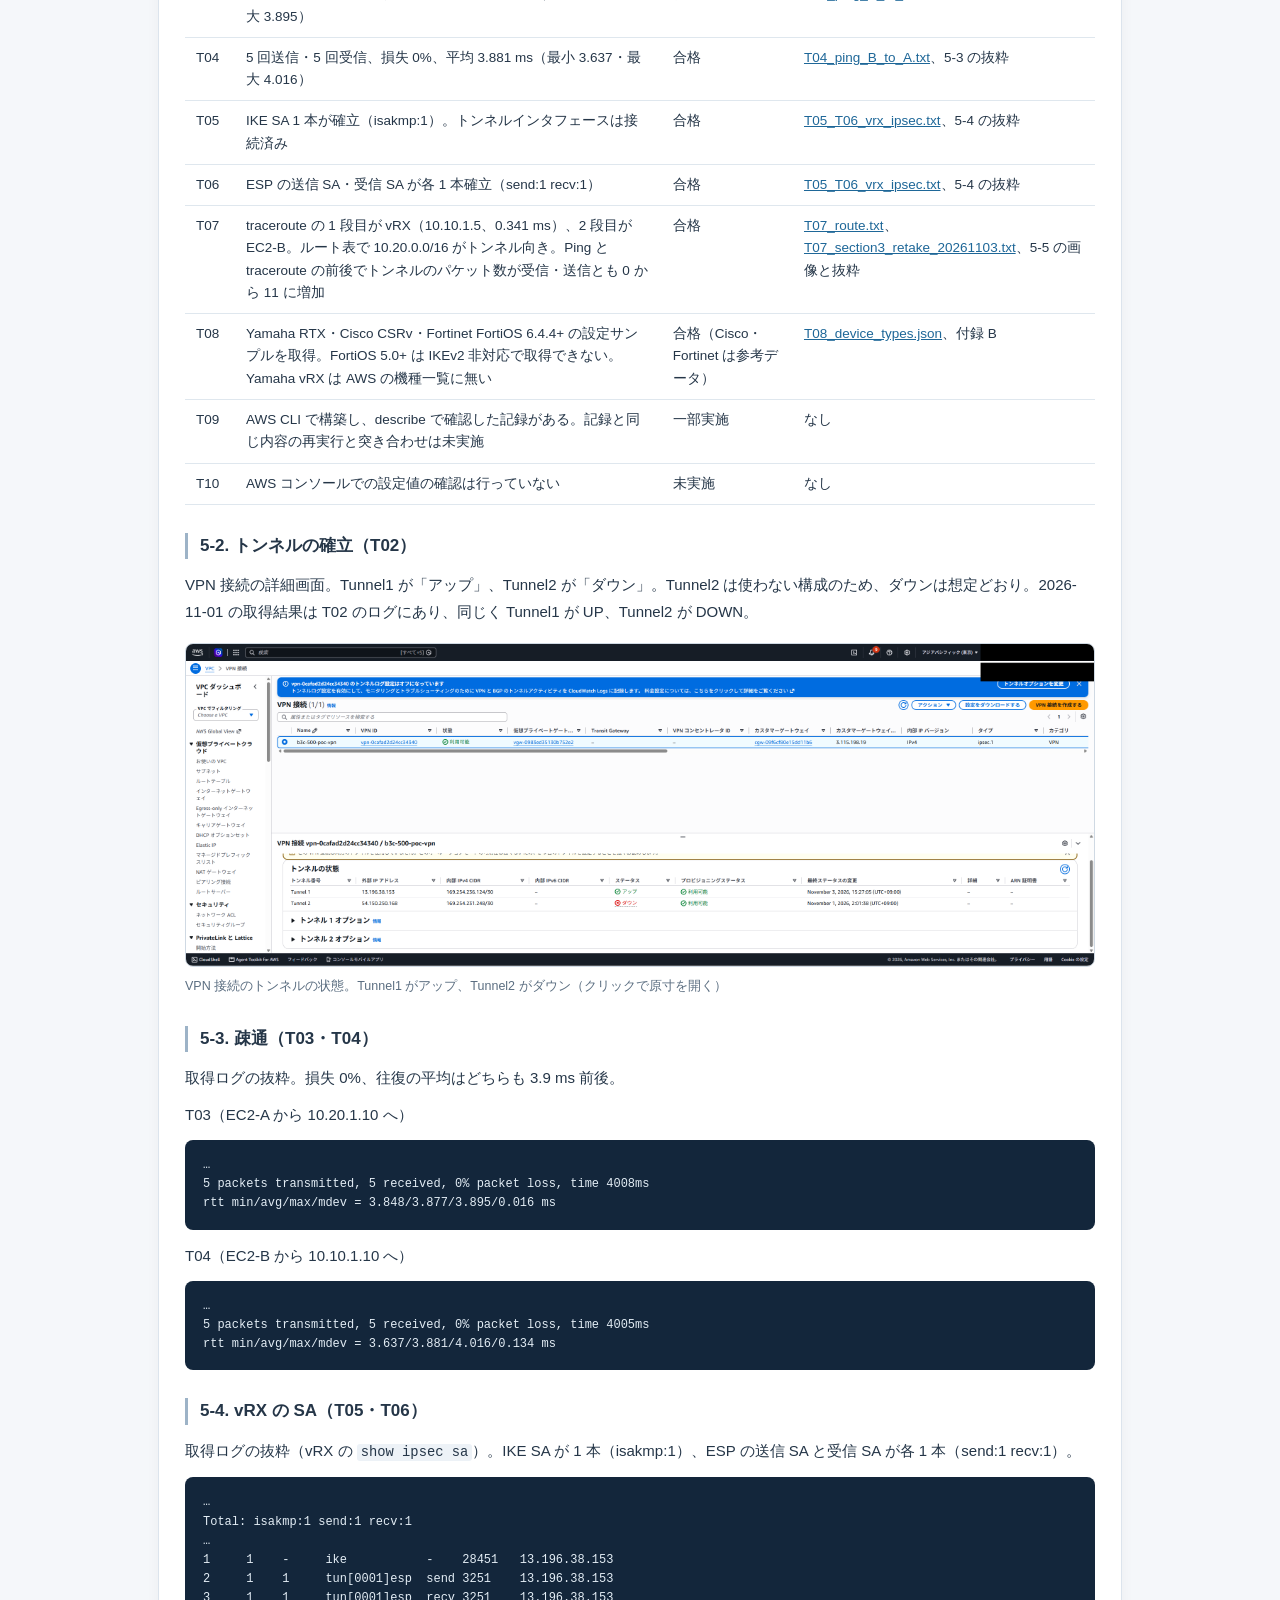
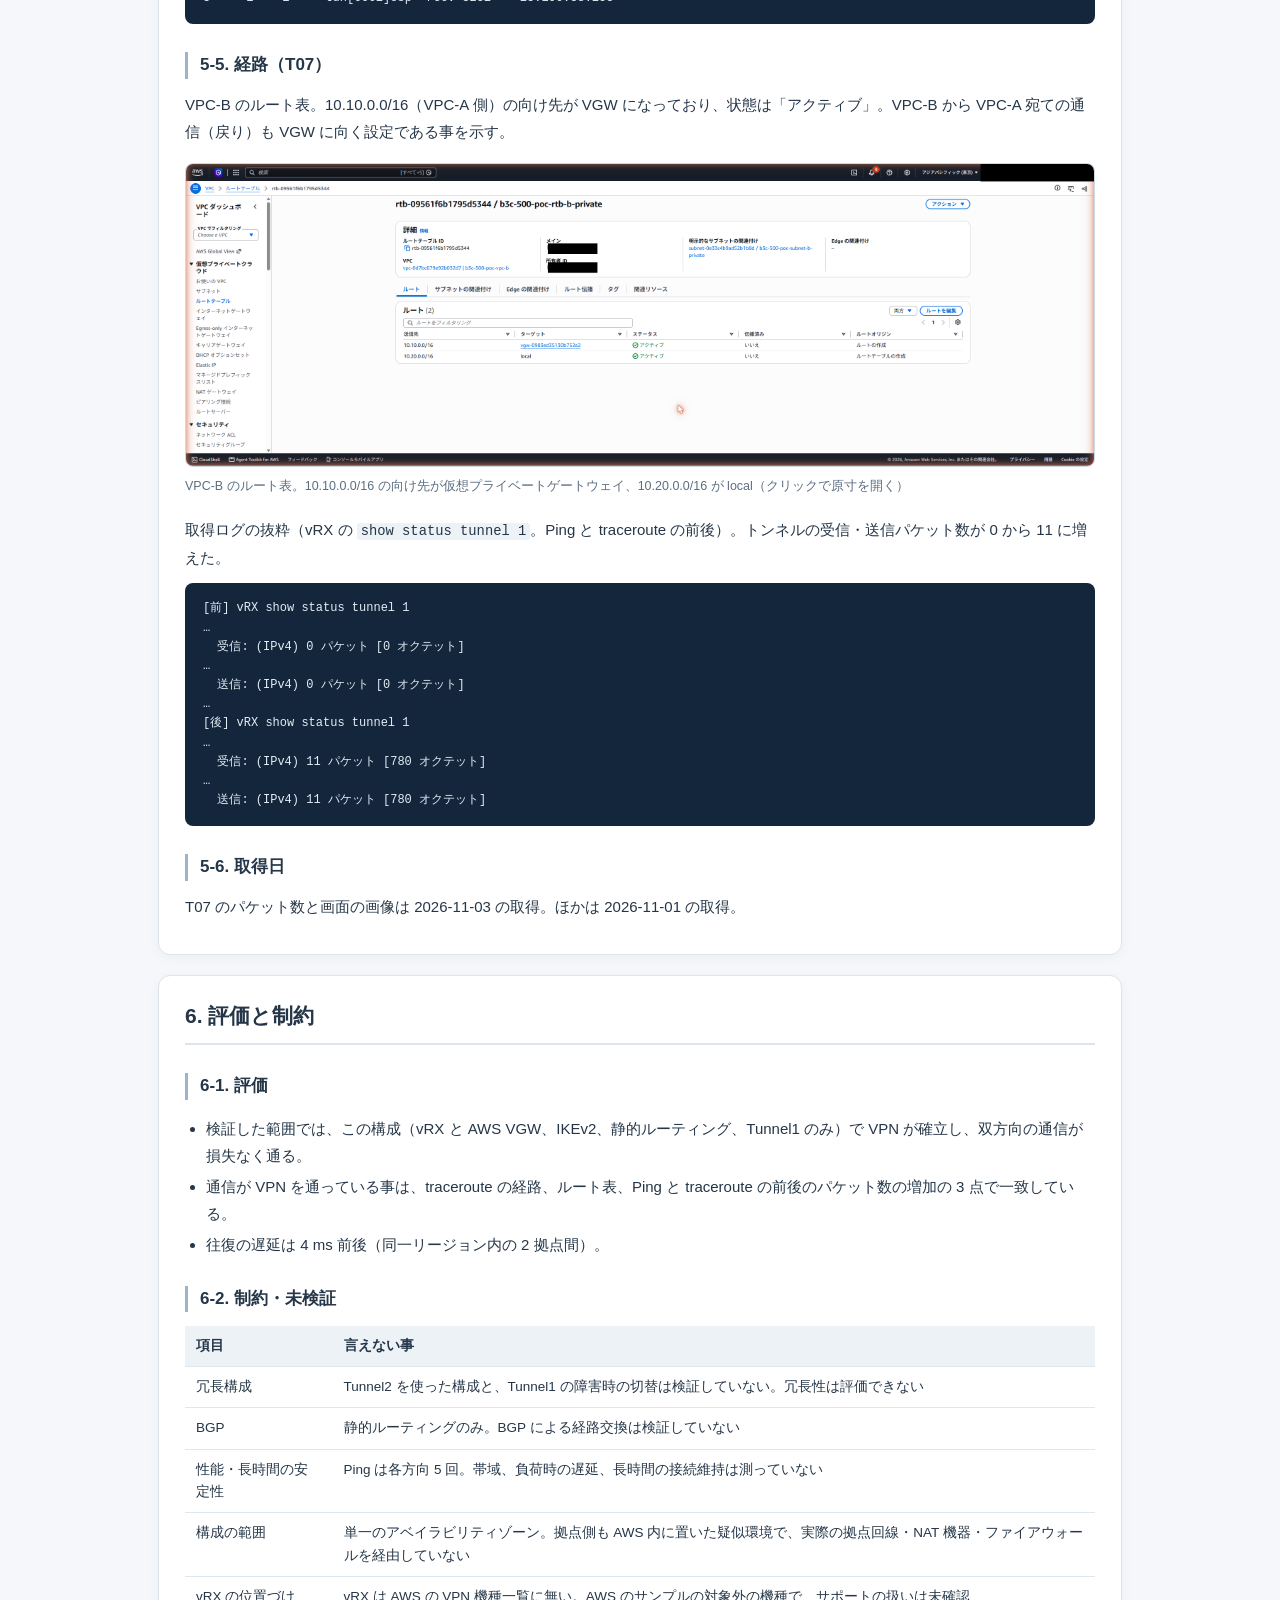
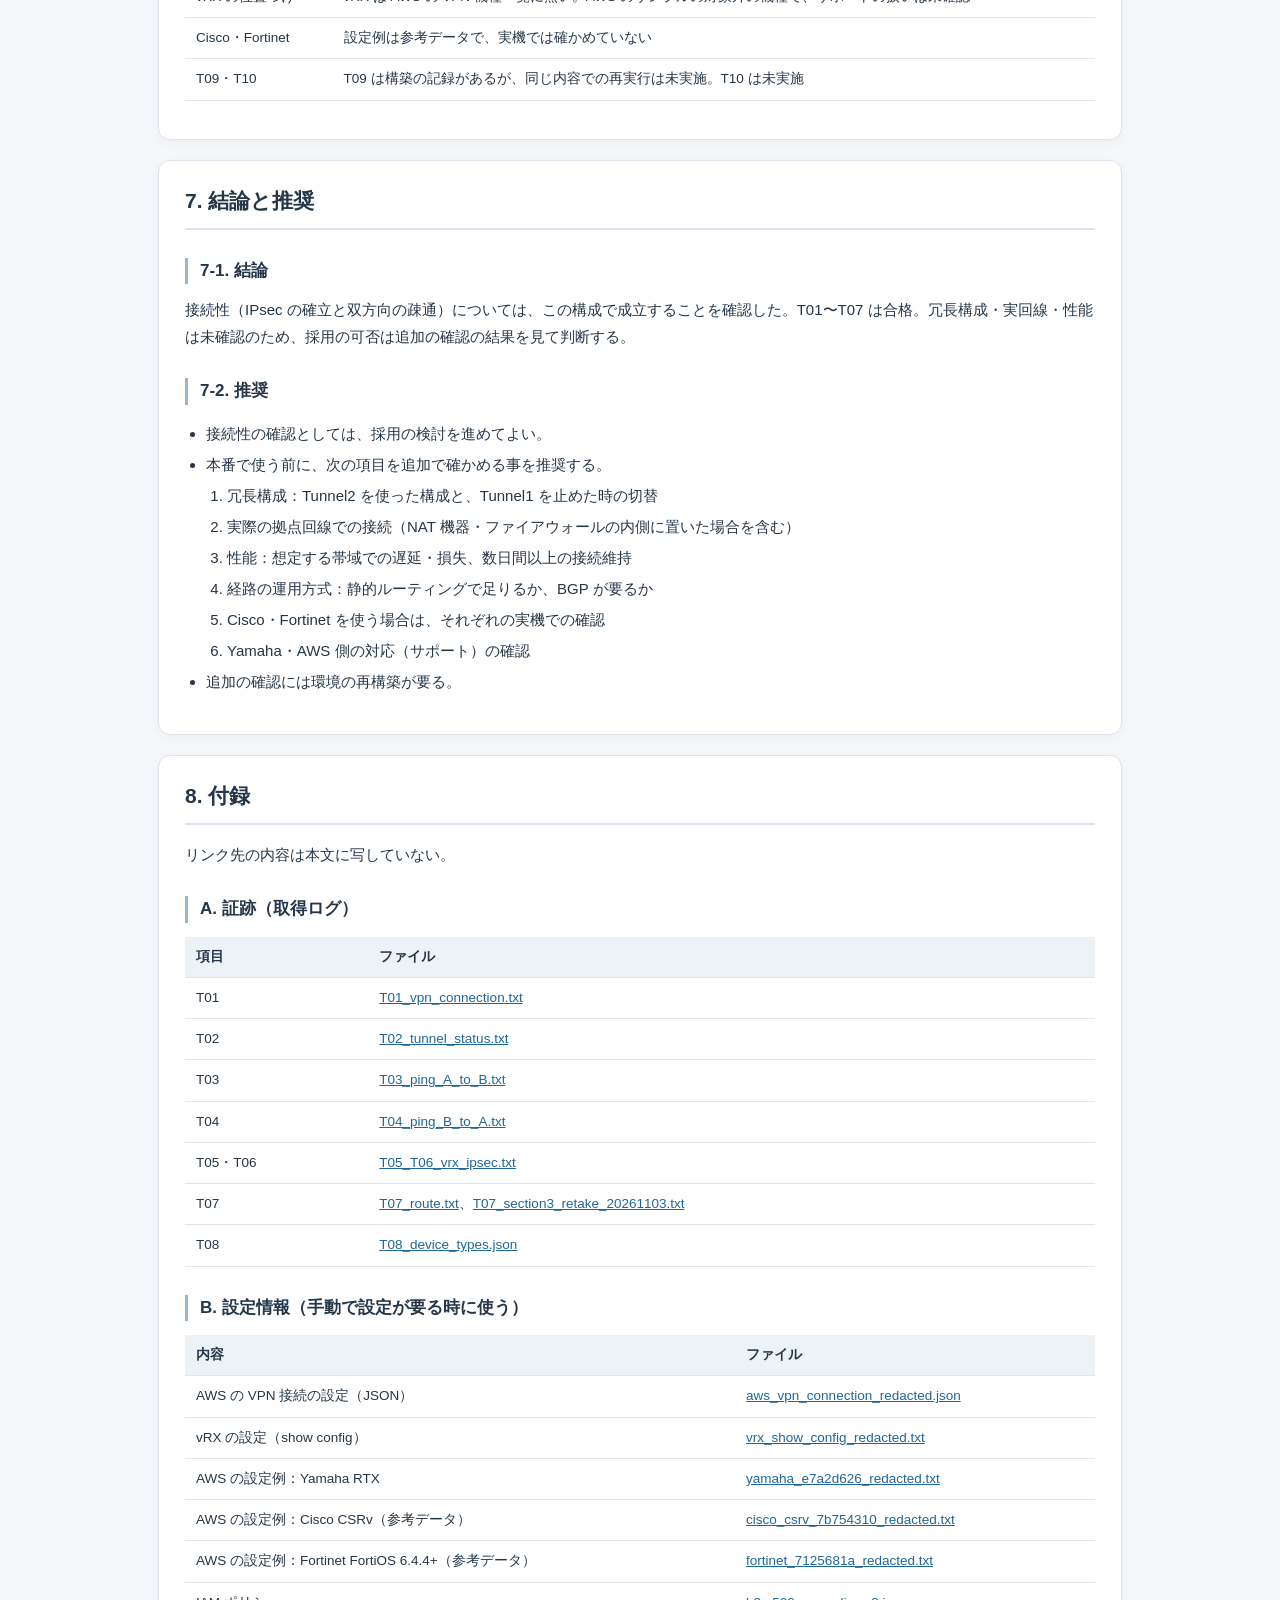
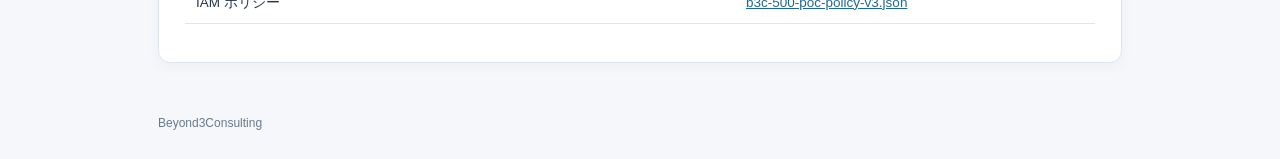
==== commit 86f59586: "W-500-0001-34 検証報告書を作り直して公開し、ダッシュボード一式を削除する Co-Authored-By: Claude Sonnet 5.5 <noreply@anthropic.com" ====
--- a/docs/reports/500-001-aws-s2s-vpn/index.html
+++ b/docs/reports/500-001-aws-s2s-vpn/index.html
@@ -1,341 +1,77 @@
-<!doctype html><html lang="ja"><head><meta charset="utf-8"><meta name="viewport" content="width=device-width, initial-scale=1"><title>AWS Site-to-Site VPN PoC 検証報告書</title><meta name="description" content="Beyond3Consulting AWS Site-to-Site VPN PoC検証報告"><style>
-
-*{box-sizing:border-box}body{margin:0;background:#f5f7fa;color:#253648;font-family:"Meiryo","Hiragino Kaku Gothic ProN","Yu Gothic",sans-serif;line-height:1.7}header{background:#192b42;color:#fff;padding:35px max(22px,calc((100vw - 1100px)/2)) 42px}header h1{font-size:clamp(25px,4vw,36px);line-height:1.35;margin:10px 0}header p{color:#cbd8e5}.brand{font-size:12px;letter-spacing:.14em;color:#aac1d5}main{max-width:1100px;padding:23px 18px 50px;margin:auto}.stats{display:grid;grid-template-columns:repeat(4,1fr);gap:14px}.stat,section{background:white;border:1px solid #dce4ed;border-radius:12px;box-shadow:0 3px 14px #152b3b0a}.stat{padding:19px}.stat small{display:block;color:#6c7d90}.stat strong{font-size:26px;color:#192b42}.stat em{display:block;color:#168267;font-size:12px;font-style:normal}section{margin-top:23px;padding:26px}h2{margin:4px 0 17px;font-size:21px}h3{font-size:16px}.sub{font-size:12px;letter-spacing:.1em;color:#687b8d;font-weight:700}.summary{background:#eff8f4;padding:15px 19px;border-left:4px solid #198566;border-radius:5px}.diagram{background:#f8fbfe;border:1px solid #dde6ee;border-radius:10px;padding:14px;overflow-x:auto}.diagram svg{width:100%;height:auto;min-width:610px;display:block}.table-wrap{overflow-x:auto}table{width:100%;min-width:630px;border-collapse:collapse;font-size:14px}th,td{padding:11px;border-bottom:1px solid #dfe7ee;text-align:left}th{background:#edf2f7}.ok{color:#198566;font-weight:700}.links{display:grid;grid-template-columns:repeat(3,1fr);gap:10px}.links a{padding:12px;border:1px solid #dfe7ee;border-radius:8px;text-decoration:none}a{color:#1e6798}.notice{font-size:13px;color:#66788b;padding:12px;background:#f4f6f8;border-radius:5px}footer{max-width:1100px;margin:auto;padding:0 18px 28px;font-size:12px;color:#687b8d}@media(max-width:750px){.stats{grid-template-columns:repeat(2,1fr)}.links{grid-template-columns:1fr}section{padding:18px}}@media print{body{background:white}section,.stat{box-shadow:none;break-inside:avoid}}
-.raw{background:#13263b;color:#e3edf5;white-space:pre;overflow:auto;padding:18px;border-radius:8px;font:12px/1.6 ui-monospace,Consolas,monospace;max-height:550px}details{margin-top:12px}summary{cursor:pointer;font-weight:700;padding:8px}button.copy{border:1px solid #b8c6d5;border-radius:6px;background:white;padding:6px 11px;cursor:pointer}</style><style>
-.logoheader{background:#fff;padding:13px max(22px,calc((100vw - 1100px)/2));display:flex;align-items:center;justify-content:space-between}.logoheader img{width:138px;height:auto;max-height:70px;object-fit:contain}.logoheader small{color:#51667a}.report-tabs{display:grid;grid-template-columns:repeat(6,1fr);gap:8px;margin:24px 0 8px}.report-tabs button{background:#fff;border:1px solid #ccd7e1;border-radius:24px;padding:11px 5px;color:#364f67;font-weight:700;cursor:pointer}.report-tabs button.active{background:#192b42;color:#fff}.report-panel[hidden]{display:none!important}.report-panel{display:block}.report-panel>section:first-child{margin-top:14px}.evidence-modal{position:fixed;inset:0;background:#111d2edb;z-index:1000;padding:4vh 5vw;display:none}.evidence-modal.open{display:block}.evidence-box{background:white;max-width:1200px;margin:auto;border-radius:12px;height:92vh;display:flex;flex-direction:column;padding:16px}.evidence-box pre{flex:1;overflow:auto;background:#13263b;color:#edf5fc;padding:15px;white-space:pre-wrap;font:12px/1.5 Consolas,monospace}.evidence-close{align-self:end;border:1px solid #ccd6df;background:white;border-radius:7px;padding:8px 15px;cursor:pointer}@media(max-width:800px){.report-tabs{grid-template-columns:repeat(3,1fr)}}@media print{.report-panel[hidden]{display:block!important}.report-tabs{display:none}}
-</style>
-<style>h2,h3,.stat strong,.report-tabs button,th{font-weight:700}body{letter-spacing:0;font-size:14px}h2{letter-spacing:0;font-size:20px}h3{font-size:15px}p,td{line-height:1.75}.report-panel section p{font-size:14px;line-height:1.8}.summary{font-size:14px}.notice{font-size:12px}.report-panel th,.report-panel td{font-size:13px}.diagram svg text{font-family:"Meiryo","Yu Gothic",sans-serif}</style>
-<style>.stats .stat{font-family:"Segoe UI","Meiryo",sans-serif}.stats .stat strong{font-family:"Segoe UI",Arial,"Meiryo",sans-serif;font-weight:700}.diagram svg text{font-family:"Meiryo","Yu Gothic",sans-serif;letter-spacing:0}.report-panel section{font-family:"Meiryo","Hiragino Kaku Gothic ProN","Yu Gothic",sans-serif;font-size:14px;line-height:1.8}.report-panel section h2{font-size:22px;line-height:1.5;font-weight:700;margin:6px 0 24px;padding:0 0 14px;border-bottom:2px solid #dce5ef;letter-spacing:0}.report-panel section h3{font-size:18px;line-height:1.55;font-weight:700;margin:32px 0 14px;padding-left:12px;border-left:3px solid #9db3c7;letter-spacing:0}.report-panel section p{font-size:14px;line-height:1.9;margin:12px 0}.report-panel section .summary{font-size:14px;line-height:1.85}.report-panel section .notice{font-size:12px;line-height:1.75}.report-panel section th,.report-panel section td{font-size:13px;line-height:1.65}.report-panel section .sub{font-size:12px}.report-panel section .raw{font-size:12px;line-height:1.6}@media(max-width:750px){.report-panel section h2{font-size:20px}.report-panel section h3{font-size:17px}}<style>.overview-table{width:100%;table-layout:fixed;min-width:900px}.overview-table-wrap{margin-top:20px}.overview-table th{white-space:nowrap}.overview-table th,.overview-table td{overflow-wrap:normal;word-break:normal;vertical-align:middle}.overview-table td{font-variant-numeric:tabular-nums}.overview-table-wrap{overflow-x:auto}
-</style>
-<style>.report-tabs{grid-template-columns:repeat(5,1fr)}@media(max-width:800px){.report-tabs{grid-template-columns:repeat(3,1fr)}}
-.report-panel section h4{font-size:16px;line-height:1.55;font-weight:700;margin:26px 0 10px;color:#2a4560}
-.report-panel section h5{font-size:15px;line-height:1.55;font-weight:700;margin:20px 0 8px;color:#364f67}
-.report-panel section h6{font-size:14px;font-weight:700;margin:16px 0 6px;color:#364f67}
-.report-panel section ul,.report-panel section ol{font-size:14px;line-height:1.85;padding-left:22px}
-.report-panel section code{background:#eef2f6;padding:1px 5px;border-radius:4px;font:12.5px/1.6 ui-monospace,Consolas,monospace;word-break:break-all}
-.report-panel section pre.raw code{background:none;padding:0;color:inherit;word-break:normal}
-.report-panel>div.notice{margin-top:14px}.links a small{display:block;color:#66788b;margin-top:4px}
-.gallery{display:grid;grid-template-columns:repeat(2,1fr);gap:16px}.gallery figure{margin:0;border:1px solid #dfe7ee;border-radius:8px;padding:10px;background:#fbfcfd}
-.gallery img{width:100%;height:auto;display:block;border:1px solid #dde6ee;border-radius:4px}.gallery figcaption{font-size:13px;line-height:1.7;margin-top:8px}.gallery .gnote{font-size:12px;color:#66788b;margin:4px 0 0}
-@media(max-width:750px){.gallery{grid-template-columns:1fr}}</style>
-
-<script>
-document.addEventListener('DOMContentLoaded',function(){
-const panels=Array.from(document.querySelectorAll('.report-panel'));
-const tabBtns=Array.from(document.querySelectorAll('.report-tabs button'));
-function select(n,anchor){panels.forEach((g,i)=>g.hidden=i!==n);tabBtns.forEach((b,i)=>{b.classList.toggle('active',i===n);b.setAttribute('aria-selected',String(i===n))});if(anchor){const el=document.getElementById(anchor);if(el)el.scrollIntoView();}else{window.scrollTo(0,0);}}
-tabBtns.forEach((b,i)=>b.onclick=()=>select(i));
-document.querySelectorAll('a[data-tab]').forEach(a=>{a.onclick=e=>{e.preventDefault();select(parseInt(a.dataset.tab,10),a.getAttribute('href').slice(1));}});
-document.querySelectorAll('main section > p').forEach(p=>{Array.from(p.childNodes).forEach(node=>{if(node.nodeType!==3||!node.textContent.includes('。'))return;const pieces=node.textContent.split(/(?<=。)/u);const frag=document.createDocumentFragment();pieces.forEach((piece,i)=>{if(i>0&&pieces[i-1].endsWith('。'))frag.appendChild(document.createElement('br'));frag.appendChild(document.createTextNode(piece))});node.replaceWith(frag)})});
-if(location.hash.length>1){const t=document.getElementById(decodeURIComponent(location.hash.slice(1)));if(t){const pi=panels.findIndex(g=>g.contains(t));if(pi>=0)select(pi,t.id);}}
-const modal=document.createElement('div');modal.className='evidence-modal';modal.innerHTML='<div class="evidence-box"><button class="evidence-close" type="button">閉じる</button><strong class="evidence-title"></strong><pre class="evidence-text"></pre></div>';document.body.appendChild(modal);modal.querySelector('button').onclick=()=>modal.classList.remove('open');modal.onclick=e=>{if(e.target===modal)modal.classList.remove('open')};
-document.querySelectorAll('a[href^="evidence/"]').forEach(a=>{const h=a.getAttribute('href');if(!/\.(txt|json)$/i.test(h))return;a.onclick=async e=>{e.preventDefault();modal.classList.add('open');modal.querySelector('.evidence-title').textContent=h;modal.querySelector('.evidence-text').textContent='読込中…';try{const res=await fetch(h);if(!res.ok)throw Error('HTTP '+res.status);modal.querySelector('.evidence-text').textContent=await res.text()}catch(err){modal.querySelector('.evidence-text').textContent='証跡の読み込みに失敗しました: '+err.message}}});
-});
-</script>
-</head><body><div class="logoheader"><img src="../../assets/logo/b3c_logo_transparent_black.png" alt="Beyond3Consulting 公式ロゴ"><small>TECHNICAL VALIDATION REPORT</small></div><header><div class="brand">BEYOND3CONSULTING / NETWORK VALIDATION</div><h1>AWS Site-to-Site VPN<br>PoC 検証報告書</h1><p>AWS Virtual Private Gateway × Yamaha Virtual Router vRX</p><p style="font-size:13px">W-500-0001 ｜ 検証日 2026年11月1日 ｜ ap-northeast-1 ｜ 検証環境は 2026年11月3日に削除済み</p></header><main><div class="stats"><div class="stat"><small>IPsec Tunnel 1</small><strong>UP</strong><em>IKEv2</em></div><div class="stat"><small>Ping A → B 成功率</small><strong>100%</strong><em>5送信 / 5受信・損失0%</em></div><div class="stat"><small>Ping B → A 成功率</small><strong>100%</strong><em>5送信 / 5受信・損失0%</em></div><div class="stat"><small>検証環境の片付け</small><strong>削除済み</strong><em>残存 0 件（2026-11-03）</em></div></div>
-<nav class="report-tabs" aria-label="報告書のページ"><button type="button" data-i="0" class="active" aria-selected="true">概要</button><button type="button" data-i="1">構成</button><button type="button" data-i="2">試験</button><button type="button" data-i="3">片付け</button><button type="button" data-i="4">証跡・添付</button></nav>
-<div class="report-panel" id="panel0"><section id="doc00"><div class="sub">EXECUTIVE SUMMARY</div><h2>00 検証サマリー — AWS Site-to-Site VPN PoC</h2><p>この文書で分かる事：検証の目的、結論、受入の条件 11 項目の達成状況。詳細は本ページの各タブを参照。</p>
-<p>検証日：2026-11-01（ap-northeast-1）</p>
-<h3>1. 検証の目的</h3>
-<p>AWS 東京リージョンに独立した 2 つの VPC（VPC-A：10.10.0.0/16、VPC-B：10.20.0.0/16）を作る。VPC-A を疑似オンプレミス拠点として VPN ルーター（Yamaha Virtual Router vRX）を置き、VPC-B の仮想プライベートゲートウェイ（VGW）と AWS Site-to-Site VPN（IPsec/IKEv2、静的ルーティング）で結ぶ。各 VPC に確認用 EC2 を 1 台ずつ置き、VPN 経由で双方向に Ping が通ることを確認する。あわせて Web コンソールと CLI での構築手順と、Cisco・Yamaha・Fortinet 向けの設定サンプルを整理する。</p>
-<h3>2. 結論</h3>
-<ul>
-<li>AWS Site-to-Site VPN は確立した。Tunnel1 が UP になり、EC2-A（10.10.1.10）と EC2-B（10.20.1.10）の間で双方向 Ping が 5/5 成功した（損失 0%）。通信が VPN ルーター（Yamaha vRX）を経由していることも、traceroute とルート表、トンネルのパケット数の増加（受信・送信とも 0→11、2026-11-03 取得）で確認した。</li>
-<li>Cisco と Fortinet の設定は参考データ（「証跡・添付」の設定情報）。</li>
-<li>Web コンソールでの操作手順の実機確認（T10）は未実施。CLI 手順は構築の実行記録があるが、再実行による確認は未実施（T09 は一部実施）。</li>
-<li>構築したリソースは 2026-11-03 に全て削除した（失敗 0 件）。Marketplace の購読の解約と IAM の利用者の削除も済み、削除後の残存は 0 件（「片付け」タブ）。</li>
-</ul>
-<h3>3. 受入の条件の達成状況</h3>
-<div class="table-wrap"><table>
-<thead>
-<tr>
-<th>#</th>
-<th>受入の条件</th>
-<th>判定</th>
-<th>未達の原因・補足</th>
-<th>現時点の結果</th>
-</tr>
-</thead>
-<tbody>
-<tr>
-<td>1</td>
-<td>2 VPC 構築</td>
-<td>達成</td>
-<td>-</td>
-<td>VPC-A（10.10.0.0/16）・VPC-B（10.20.0.0/16）を作成（「構成」タブ）</td>
-</tr>
-<tr>
-<td>2</td>
-<td>VPN ルーター（Yamaha vRX）の稼働</td>
-<td>達成</td>
-<td>-</td>
-<td>vRX（t3.medium）が稼働し、IPsec を確立（「構成」タブ、「証跡・添付」の設定情報）</td>
-</tr>
-<tr>
-<td>3</td>
-<td>S2S VPN 確立</td>
-<td>達成</td>
-<td>-</td>
-<td>Tunnel1 UP（試験 T02）</td>
-</tr>
-<tr>
-<td>4</td>
-<td>A→B Ping 成功</td>
-<td>達成</td>
-<td>-</td>
-<td>5/5、損失 0%（試験 T03）</td>
-</tr>
-<tr>
-<td>5</td>
-<td>B→A Ping 成功</td>
-<td>達成</td>
-<td>-</td>
-<td>5/5、損失 0%（試験 T04）</td>
-</tr>
-<tr>
-<td>6</td>
-<td>VPN 経由を確認</td>
-<td>達成</td>
-<td>-</td>
-<td>traceroute の 1 段目が VPN ルーター、ルート表がトンネル向き、パケット数が 0→11 に増加（試験 T07）</td>
-</tr>
-<tr>
-<td>7</td>
-<td>Web コンソールでの構築手順</td>
-<td>一部達成</td>
-<td>Web コンソールでの操作手順の実機確認は未実施（T10）。画面名の一部は公式文書で確認できていない</td>
-<td>-</td>
-</tr>
-<tr>
-<td>8</td>
-<td>CLI での構築手順</td>
-<td>一部達成</td>
-<td>構築は CLI で実施した記録がある。CLI 手順の再実行による確認は未実施（T09）。削除は 2026-11-03 に実行した（「片付け」タブ）</td>
-<td>-</td>
-</tr>
-<tr>
-<td>9</td>
-<td>3 社サンプル整理</td>
-<td>達成</td>
-<td>Cisco・Fortinet は参考データ</td>
-<td>「証跡・添付」の設定情報</td>
-</tr>
-<tr>
-<td>10</td>
-<td>結果と証跡の保存</td>
-<td>達成</td>
-<td>-</td>
-<td>「試験」「証跡・添付」タブ</td>
-</tr>
-<tr>
-<td>11</td>
-<td>削除対象の整理と削除</td>
-<td>達成</td>
-<td>-</td>
-<td>削除対象を整理し、2026-11-03 に削除。残存 0 件を確認（「片付け」タブ）</td>
-</tr>
-</tbody>
-</table></div>
-<p>未達・一部達成の項目は、上表のとおり原因と現時点の結果を記載した。完了とは言えない項目（7・8）がある。</p></section></div>
-<div class="report-panel" id="panel1" hidden><section id="doc01"><div class="sub">ARCHITECTURE</div><h2>01 構成（概要）</h2><h3>1. 構成</h3>
-<p>AWS 東京リージョンに VPC を 2 つ作る。VPC-A を疑似オンプレミス拠点（SITE-A）とし、VPN ルーター（Yamaha vRX）を置く。VPC-B（SITE-B）の仮想プライベートゲートウェイ（VGW）と IPsec で接続する。各 VPC に確認用 EC2 を 1 台ずつ置く。</p>
-<div class="diagram"><svg xmlns="http://www.w3.org/2000/svg" viewBox="0 0 920 395" role="img" aria-label="サイトBのAWS VGWとサイトAのYamaha vRXをIPsecトンネルで接続する構成図">
+<!doctype html>
+<html lang="ja"><head><meta charset="utf-8"><meta name="viewport" content="width=device-width, initial-scale=1">
+<title>AWS Site-to-Site VPN 検証報告書</title>
+<meta name="description" content="AWS Site-to-Site VPN と Yamaha vRX の接続検証の報告書">
+<style>
+*{box-sizing:border-box}
+body{margin:0;background:#f5f7fa;color:#253648;font-family:"Meiryo","Hiragino Kaku Gothic ProN","Yu Gothic",sans-serif;line-height:1.8;font-size:15px}
+.logoheader{background:#fff;padding:13px max(22px,calc((100vw - 1000px)/2));display:flex;align-items:center;justify-content:space-between}
+.logoheader img{width:138px;height:auto;max-height:70px;object-fit:contain}
+.logoheader small{color:#51667a;letter-spacing:.08em}
+header.hero{background:#192b42;color:#fff;padding:32px max(22px,calc((100vw - 1000px)/2)) 38px}
+header.hero .brand{font-size:12px;letter-spacing:.14em;color:#aac1d5}
+header.hero h1{font-size:clamp(24px,4vw,34px);line-height:1.4;margin:10px 0 0}
+main{max-width:1000px;margin:0 auto;padding:22px 18px 50px}
+section,.intro,nav.toc{background:#fff;border:1px solid #dce4ed;border-radius:12px;box-shadow:0 3px 14px #152b3b0a;padding:24px 26px;margin-top:20px}
+section:empty{display:none}
+.intro .lead{margin:0 0 12px}
+.intro ul{margin:10px 0 0;padding-left:1.3em}
+nav.toc h2{font-size:16px;margin:0 0 8px;border:0;padding:0}
+nav.toc ol{margin:0;padding-left:1.4em;columns:2;column-gap:32px}
+h2{font-size:21px;line-height:1.5;margin:0 0 16px;padding-bottom:12px;border-bottom:2px solid #dce5ef}
+h3{font-size:17px;line-height:1.55;margin:28px 0 12px;padding-left:12px;border-left:3px solid #9db3c7}
+p{margin:10px 0}
+a{color:#1e6798}
+ul,ol{padding-left:1.4em}
+li{margin:4px 0}
+.table-wrap{overflow-x:auto;margin:14px 0}
+table{width:100%;border-collapse:collapse;font-size:13.5px;min-width:560px}
+th,td{padding:9px 11px;border-bottom:1px solid #dfe7ee;text-align:left;vertical-align:top;line-height:1.65}
+th{background:#edf2f7;white-space:nowrap}
+.raw{background:#13263b;color:#e3edf5;white-space:pre;overflow:auto;padding:16px 18px;border-radius:8px;font:12px/1.6 ui-monospace,Consolas,monospace;margin:12px 0}
+code{font-family:ui-monospace,Consolas,monospace;background:#edf2f7;padding:1px 4px;border-radius:3px;font-size:.92em}
+figure{margin:18px 0;text-align:center}
+figure img{max-width:100%;height:auto;border:1px solid #cfd9e3;border-radius:8px;display:block;margin:0 auto}
+figcaption{font-size:12.5px;color:#5b6e81;margin-top:8px;text-align:left}
+figure.diagram{background:#f8fbfe;border:1px solid #dde6ee;border-radius:10px;padding:14px}
+.svgwrap{overflow-x:auto}.svgwrap svg{width:100%;height:auto;min-width:610px;display:block}
+.svgwrap svg text{font-family:"Meiryo","Yu Gothic",sans-serif}
+footer{max-width:1000px;margin:0 auto;padding:0 18px 28px;font-size:12px;color:#687b8d}
+@media(max-width:750px){section,.intro,nav.toc{padding:18px}nav.toc ol{columns:1}}
+@media print{body{background:#fff}section,.intro,nav.toc{box-shadow:none}a[target]::after{content:none}}
+</style></head><body>
+<div class="logoheader"><img src="../../assets/logo/b3c_logo_transparent_black.png" alt="Beyond3Consulting 公式ロゴ"><small>TECHNICAL VALIDATION REPORT</small></div>
+<header class="hero"><div class="brand">BEYOND3CONSULTING / NETWORK VALIDATION</div><h1>AWS Site-to-Site VPN 検証報告書</h1></header>
+<main>
+<div class="intro"><p class="lead">拠点側の VPN ルーター（Yamaha Virtual Router vRX）と AWS の仮想プライベートゲートウェイを IPsec（通信を暗号化して結ぶ方式）で結び、双方向の通信ができるかを確かめた検証の報告書です。</p><ul><li>検証日：2026-11-01（一部の再取得は 2026-11-03）</li><li>リージョン：ap-northeast-1（東京）、アベイラビリティゾーン 1a</li><li>総合判定：10 項目中、合格 8・一部実施 1・未実施 1。実機で確かめる項目（T01〜T07）はすべて合格。冗長構成・BGP・負荷・長時間の安定性は未検証</li></ul></div>
+<nav class="toc" aria-label="目次"><h2>目次</h2><ol><li><a href="#s1">1. 目的</a></li><li><a href="#s2">2. 範囲と前提</a></li><li><a href="#s3">3. 構成</a></li><li><a href="#s4">4. 検証項目と合否基準</a></li><li><a href="#s5">5. 結果</a></li><li><a href="#s6">6. 評価と制約</a></li><li><a href="#s7">7. 結論と推奨</a></li><li><a href="#s8">8. 付録</a></li></ol></nav>
+<section id="s1"><h2>1. 目的</h2><p>拠点側の VPN ルーターに Yamaha vRX を使い、AWS Site-to-Site VPN（IPsec/IKEv2、静的ルーティング）で 2 つのネットワークが双方向に通信できるかを確かめる。採用を判断する人が、次の 3 点を判断できる材料を出す。</p><ol><li>この構成で VPN が確立し、双方向の通信が成立するか</li><li>通信が VPN を経由していると言えるか</li><li>本番に使う前に、何を追加で確かめる必要があるか</li></ol></section><section id="s2"><h2>2. 範囲と前提</h2><h3 id="s2-1">2-1. 範囲</h3><div class="table-wrap"><table><thead><tr><th>区分</th><th>内容</th></tr></thead><tbody><tr><td>検証した</td><td>VPN 接続の作成、トンネルの確立（IKE SA・IPsec SA。IKE SA は鍵交換の取り決め、IPsec SA は暗号化通信の取り決め。ESP は暗号化通信の方式）、両方向の疎通（Ping）、通信が VPN を経由している事の確認、メーカー別設定例の取得</td></tr><tr><td>参考データ</td><td>Cisco・Fortinet の設定例（AWS が配る設定サンプルを今回の条件に合わせた物。実機では確かめていない）</td></tr><tr><td>検証していない</td><td>冗長構成（Tunnel2 の利用と切替）、BGP、性能（帯域・遅延の変動）、長時間の安定性、障害時の挙動</td></tr></tbody></table></div><h3 id="s2-2">2-2. 前提</h3><ul><li>構成の条件：IPsec/IKEv2、静的ルーティング、事前共有鍵（PSK。両端で共有する合言葉）認証、VPN 接続 1 本（AWS が提供するトンネル 2 本のうち Tunnel1 のみ使用）。</li><li>BGP、Transit Gateway、VPC ピアリング、NAT ゲートウェイは使わない。</li><li>拠点側ルーターは Yamaha vRX（Amazon EC2 版 Rev.20.00.03、t3.medium）。AWS の VPN 機種一覧に vRX の項目は無いため、同社 RTX 向けの AWS サンプルを元に設定を作り、実機で確かめた。</li><li>検証環境は 2026-11-03 に削除済み。</li><li>公開にあたり、事前共有鍵、AWS アカウント ID、メールアドレス、管理者の接続元 IP は伏せた。検証用ネットワークの IP アドレスとリソース ID は実値のまま。</li></ul></section><section id="s3"><h2>3. 構成</h2><p>AWS 東京リージョンに独立した VPC を 2 つ作る。VPC-A を疑似オンプレミス拠点（SITE-A）とし、VPN ルーター（vRX）を置く。VPC-B（SITE-B）の仮想プライベートゲートウェイ（VGW）と IPsec で結ぶ。各 VPC に確認用の EC2 を 1 台ずつ置く。</p><div class="table-wrap"><table><thead><tr><th>区分</th><th>CIDR</th><th>主な構成要素</th></tr></thead><tbody><tr><td>VPC-A（SITE-A）</td><td>10.10.0.0/16</td><td>vRX（外向きの口 LAN1：10.10.0.10、Elastic IP 3.115.198.19。内向きの口 LAN2：10.10.1.5）、EC2-A（10.10.1.10）、インターネットゲートウェイ</td></tr><tr><td>VPC-B（SITE-B）</td><td>10.20.0.0/16</td><td>EC2-B（10.20.1.10）、仮想プライベートゲートウェイ</td></tr><tr><td>VPN 接続</td><td>-</td><td>Tunnel1 の AWS 側の外側 IP 13.196.38.153、トンネル内側 169.254.236.124/30。Tunnel2（54.150.250.168）は使わない</td></tr></tbody></table></div><p>暗号条件（実測した設定値）：IKEv2、Phase1・Phase2 とも AES256、整合 SHA2-256、DH グループ 14、DPD（相手の生存確認）の動作は restart、起動時の動作は add（vRX から開始）。</p><p>通信の経路（A から B）：EC2-A → VPC-A の非公開ルート表（10.20.0.0/16 の向け先は vRX の LAN2）→ vRX が IPsec で暗号化 → LAN1 から Elastic IP 経由でインターネット → AWS の VPN エンドポイント → VGW → VPC-B のルート表 → EC2-B。戻りは逆順。</p><figure class="diagram"><div class="svgwrap"><svg xmlns="http://www.w3.org/2000/svg" viewBox="0 0 920 395" role="img" aria-label="サイトBのAWS VGWとサイトAのYamaha vRXをIPsecトンネルで接続する構成図">
 <rect x="10" y="8" width="370" height="355" rx="12" fill="#eaf2fc" stroke="#85aacc" stroke-width="2"/><rect x="540" y="8" width="370" height="355" rx="12" fill="#fff0df" stroke="#d7ab7e" stroke-width="2"/>
 <text x="195" y="36" text-anchor="middle" fill="#245477" font-size="16" font-weight="bold">SITE-A / VPC-A</text><text x="195" y="57" text-anchor="middle" fill="#245477" font-size="14">10.10.0.0/16</text><text x="725" y="36" text-anchor="middle" fill="#91591f" font-size="16" font-weight="bold">SITE-B / VPC-B</text><text x="725" y="57" text-anchor="middle" fill="#91591f" font-size="14">10.20.0.0/16</text>
 <rect x="30" y="78" width="330" height="115" rx="9" fill="#d9eaf9" stroke="#b0cce3"/><text x="47" y="99" fill="#245477" font-size="12">Public Subnet 10.10.0.0/24</text><rect x="52" y="111" width="286" height="61" rx="7" fill="white" stroke="#85aacc"/><text x="195" y="137" text-anchor="middle" font-weight="bold" font-size="14" fill="#245477">Yamaha vRX</text><text x="195" y="157" text-anchor="middle" font-size="12" fill="#245477">LAN1 10.10.0.10 / EIP 3.115.198.19</text>
 <rect x="30" y="209" width="330" height="135" rx="9" fill="#d9eaf9" stroke="#b0cce3"/><text x="47" y="229" fill="#245477" font-size="12">Private Subnet 10.10.1.0/24</text><rect x="52" y="241" width="286" height="35" rx="6" fill="white" stroke="#85aacc"/><text x="195" y="264" text-anchor="middle" font-size="12" fill="#245477">vRX LAN2 10.10.1.5</text><rect x="52" y="289" width="286" height="39" rx="6" fill="white" stroke="#85aacc"/><text x="195" y="315" text-anchor="middle" font-size="12" font-weight="bold" fill="#245477">EC2-A 10.10.1.10</text><path d="M195 172V241M195 276V289" stroke="#87aacc" stroke-width="3"/>
 <rect x="560" y="78" width="330" height="115" rx="9" fill="#fae3c8" stroke="#dbb78f"/><text x="577" y="99" fill="#91591f" font-size="14">AWS Site-to-Site VPN</text><rect x="582" y="104" width="286" height="81" rx="7" fill="white" stroke="#d7ab7e"/><text x="725" y="131" text-anchor="middle" font-size="14" font-weight="bold" fill="#91591f">AWS VGW</text><text x="725" y="153" text-anchor="middle" font-size="12" fill="#91591f">Virtual Private Gateway</text><text x="725" y="173" text-anchor="middle" font-size="12" fill="#91591f">Tunnel 1: 13.196.38.153</text>
 <rect x="560" y="209" width="330" height="135" rx="9" fill="#fae3c8" stroke="#dbb78f"/><text x="577" y="229" fill="#91591f" font-size="12">Private Subnet 10.20.1.0/24</text><rect x="582" y="289" width="286" height="39" rx="6" fill="white" stroke="#d7ab7e"/><text x="725" y="315" text-anchor="middle" font-size="12" font-weight="bold" fill="#91591f">EC2-B 10.20.1.10</text><path d="M725 185V289" stroke="#d7ab7e" stroke-width="3"/>
-<path d="M338 141H582" stroke="#1a907e" stroke-width="4" stroke-dasharray="10 7"/><rect x="402" y="107" width="120" height="27" rx="7" fill="#daf4e9"/><text x="462" y="126" text-anchor="middle" font-size="14" font-weight="bold" fill="#146b59">IPsec Tunnel 1</text><path d="M338 308H582" stroke="#72879b" stroke-width="2" stroke-dasharray="5 6"/><rect x="435" y="280" width="57" height="23" rx="5" fill="#eef1f5"/><text x="464" y="297" text-anchor="middle" font-size="14" fill="#466076">Ping</text><text x="460" y="387" text-anchor="middle" font-size="12" fill="#64748b">論理構成図：IPsecはインターネットとAWS VPNエンドポイント経由</text></svg></div><p class="notice">論理構成図。vRX の LAN1/LAN2 は同一 EC2 の別 ENI。Ping 線は論理的な通信関係を示す。</p>
-<p>通信の経路（A から B）：EC2-A（10.10.1.10）→ VPC-A 非公開ルート表（10.20.0.0/16 の向け先は vRX の LAN2）→ vRX が IPsec で暗号化 → LAN1 から EIP 経由でインターネット → AWS の VPN エンドポイント → VGW → VPC-B ルート表 → EC2-B（10.20.1.10）。戻りは逆順。</p>
-<p>構成の条件：IPsec/IKEv2、VPN 接続 1 本（AWS 提供トンネル 2 本のうち Tunnel1 のみ使用）、静的ルーティング、事前共有鍵（PSK）認証。BGP・Transit Gateway・VPC Peering・NAT Gateway は使わない。</p></section></div>
-<div class="report-panel" id="panel2" hidden><section id="doc05"><div class="sub">TEST RESULTS</div><h2>05 PoC 試験結果（T01〜T10）</h2><p>この文書で分かる事：10 項目の試験の結果（合格・一部実施・未実施）と、その証跡の場所。VPN が UP になっただけでなく、Ping が通り、通信が VPN を経由していることを確認している。</p>
-<p>検証日：2026-11-01。出力の全文は「証跡・添付」の各ファイルにある（各ファイルの冒頭に取得日時・コマンド・実施した場所を記載）。PSK・口座番号・管理者 IP の値だけを伏せ字にしてある。</p>
-<h3>1. 結論</h3>
-<ul>
-<li>実接続の試験 T01〜T07 は合格。T05・T06 は VPN ルーター（Yamaha vRX）の IKE SA・IPsec SA で確認した。</li>
-<li>Ping は両方向とも 5/5、損失 0%。</li>
-<li>T08 は合格（Cisco・Fortinet は参考データ）。T09 は一部実施。T10 は<strong>未実施</strong>。</li>
-</ul>
-<h3>2. 試験結果の一覧</h3>
-<div class="table-wrap"><table>
-<thead>
-<tr>
-<th>試験</th>
-<th>試験項目</th>
-<th>合格条件</th>
-<th>結果</th>
-<th>判定</th>
-<th>実施時刻（2026-11-01）</th>
-<th>出力の要点</th>
-<th>証跡</th>
-</tr>
-</thead>
-<tbody>
-<tr>
-<td>T01</td>
-<td>VPN 接続作成</td>
-<td>作成される</td>
-<td>VPN 接続が available。Tunnel1 のオプション：IKEv2・AES256・SHA2-256・DH14</td>
-<td>合格</td>
-<td>作成 01:57:26（CloudTrail の CreateVpnConnection）。状態の確認 02:21:03</td>
-<td><code>describe-vpn-connections</code> で状態 available</td>
-<td><a href="evidence/T01_vpn_connection.txt">T01_vpn_connection.txt</a></td>
-</tr>
-<tr>
-<td>T02</td>
-<td>IPsec 確立</td>
-<td>Tunnel1 が UP</td>
-<td>Tunnel1 UP。Tunnel2 は DOWN（使わない設計）</td>
-<td>合格</td>
-<td>02:14:38</td>
-<td><code>"Status": "UP"</code>（Tunnel1）</td>
-<td><a href="evidence/T02_tunnel_status.txt">T02_tunnel_status.txt</a>、2026-11-03 の画面 <a href="evidence/screenshots/SS17_vpn_tunnel_details.png" target="_blank" rel="noopener noreferrer">SS17</a>（Tunnel1 アップ、Tunnel2 ダウン）</td>
-</tr>
-<tr>
-<td>T03</td>
-<td>EC2-A → EC2-B の Ping</td>
-<td>成功（EC2-A から 10.20.1.10 へ）</td>
-<td>5/5 受信、損失 0%</td>
-<td>合格</td>
-<td>02:14:28</td>
-<td><code>5 packets transmitted, 5 received, 0% packet loss</code></td>
-<td><a href="evidence/T03_ping_A_to_B.txt">T03_ping_A_to_B.txt</a></td>
-</tr>
-<tr>
-<td>T04</td>
-<td>EC2-B → EC2-A の Ping</td>
-<td>成功（EC2-B から 10.10.1.10 へ）</td>
-<td>5/5 受信、損失 0%</td>
-<td>合格</td>
-<td>02:14:33</td>
-<td><code>5 packets transmitted, 5 received, 0% packet loss</code></td>
-<td><a href="evidence/T04_ping_B_to_A.txt">T04_ping_B_to_A.txt</a></td>
-</tr>
-<tr>
-<td>T05</td>
-<td>vRX の IKE SA 確立</td>
-<td>IKE SA が確立</td>
-<td>IKE SA 1 本が確立</td>
-<td>合格</td>
-<td>02:14:40</td>
-<td><code>Total: isakmp:1 send:1 recv:1</code>、<code>トンネルインタフェースは接続されています</code></td>
-<td><a href="evidence/T05_T06_vrx_ipsec.txt">T05_T06_vrx_ipsec.txt</a></td>
-</tr>
-<tr>
-<td>T06</td>
-<td>vRX の IPsec SA 確立</td>
-<td>IPsec SA が確立</td>
-<td>ESP の送信・受信 SA が各 1 本確立</td>
-<td>合格</td>
-<td>02:14:40</td>
-<td>同上（<code>send:1 recv:1</code>）</td>
-<td><a href="evidence/T05_T06_vrx_ipsec.txt">T05_T06_vrx_ipsec.txt</a></td>
-</tr>
-<tr>
-<td>T07</td>
-<td>VPN 経由を確認</td>
-<td>通信が VPN を経由している</td>
-<td>traceroute の 1 段目が VPN ルーターの内側 IP、ルート表で 10.20.0.0/16 がトンネル向き、Ping の前後でトンネルのパケット数が増加（受信・送信とも 0→11、2026-11-03 の取り直し）</td>
-<td>合格</td>
-<td>02:14:38・02:14:40（traceroute・ルート表）。パケット数は 2026-11-03 17:41:18・17:41:50</td>
-<td><code>1  10.10.1.5  0.341 ms</code>（VPN ルーター）、2 段目 10.20.1.10。パケット数は <code>受信: (IPv4) 11 パケット</code>、<code>送信: (IPv4) 11 パケット</code></td>
-<td><a href="evidence/T07_route.txt">T07_route.txt</a>、パケット数 <a href="evidence/T07_section3_retake_20261103.txt">T07_section3_retake_20261103.txt</a></td>
-</tr>
-<tr>
-<td>T08</td>
-<td>3 メーカーの対応状況を確認</td>
-<td>対応状況を確認</td>
-<td>Yamaha RTX・Cisco CSRv・Fortinet FortiOS 6.4.4+ (GUI) のサンプルを取得。FortiOS 5.0+ は IKEv2 非対応で取得不可。Yamaha vRX は AWS の機種一覧に無い。Cisco・Fortinet は参考データ</td>
-<td>合格</td>
-<td>時刻の記録なし</td>
-<td><code>get-vpn-connection-device-types</code> の一覧、サンプル 3 本</td>
-<td><a href="evidence/T08_device_types.json">T08_device_types.json</a>、<a href="#appendix" data-tab="4">T08_samples</a></td>
-</tr>
-<tr>
-<td>T09</td>
-<td>CLI 手順の実行・確認結果を記録</td>
-<td>実行結果を記録</td>
-<td>CLI でリソースを作成し、describe で確認した記録がある。CLI 手順の再実行による確認は未実施</td>
-<td>一部実施</td>
-<td>構築中（時刻は実行記録に記載）</td>
-<td>VPC・サブネット・IGW・ルート表・SG・EC2・VPN 等の作成と確認</td>
-<td>なし（本書には含めない）</td>
-</tr>
-<tr>
-<td>T10</td>
-<td>Web 手順の操作手順と設定値を確認</td>
-<td>手順と設定値を確認</td>
-<td>Web コンソールでの操作手順の実機確認は未実施</td>
-<td><strong>未実施</strong></td>
-<td>-</td>
-<td>-</td>
-<td>なし</td>
-</tr>
-</tbody>
-</table></div>
-<h3>3. 実施した試験と、未実施の項目</h3>
-<div class="table-wrap"><table>
-<thead>
-<tr>
-<th>区分</th>
-<th>項目</th>
-</tr>
-</thead>
-<tbody>
-<tr>
-<td>実機・実環境で実施した</td>
-<td>T01、T02、T03、T04、T05、T06、T07</td>
-</tr>
-<tr>
-<td>参考データ</td>
-<td>T08 のサンプル。Cisco・Fortinet の設定（「証跡・添付」の設定情報）</td>
-</tr>
-<tr>
-<td>一部のみ実施</td>
-<td>T09（CLI で構築した記録はある。CLI 手順の再実行による確認は未実施）</td>
-</tr>
-<tr>
-<td>未実施</td>
-<td>T10（Web GUI の操作確認）、Yamaha vRX の GUI 手順</td>
-</tr>
-</tbody>
-</table></div>
-<h3>4. 取得日の違い</h3>
-<p>T01〜T09 の出力は 2026-11-01 の試験時の記録。次の点は 2026-11-03 に取得した。</p>
-<ul>
-<li>T07 のトンネルのパケット数：<a href="evidence/T07_section3_retake_20261103.txt">T07_section3_retake_20261103.txt</a>（2026-11-01 の記録はパケット数が取れていなかったため、同じ構成を起動して取り直した）。</li>
-<li>画面の証跡（SS17・SS09・SS10・SS04c の 4 枚）：2026-11-03 に取得。「証跡・添付」に載せた。</li>
-</ul></section></div>
-<div class="report-panel" id="panel3" hidden><section id="doc06"><div class="sub">CLEANUP</div><h2>片付け</h2><p>検証環境は 2026-11-03 に削除済み。AWS のリソースは 2026-11-03 18:44〜18:48（日本時間）に全て削除し（失敗 0 件）、削除後の残存確認はすべて 0 件だった。<br>Marketplace の購読は解約済みで、検証用の IAM の利用者・ポリシー・アクセスキーも削除済み。</p></section></div>
-<div class="report-panel" id="panel4" hidden><section id="evidence-top"><div class="sub">MATERIALS</div><h2>証跡・添付</h2>
-<h3>試験の出力（取得ログ）</h3>
-<p>各ファイルの冒頭に、取得日時・コマンド・実施した場所を記載している。PSK・管理者の IP・口座番号の値だけを伏せ字にしてある。</p>
-<div class="links">
-<a href="evidence/T01_vpn_connection.txt">T01 VPN 接続作成 ↗</a>
-<a href="evidence/T02_tunnel_status.txt">T02 IPsec 確立 ↗</a>
-<a href="evidence/T03_ping_A_to_B.txt">T03 EC2-A → EC2-B Ping ↗</a>
-<a href="evidence/T04_ping_B_to_A.txt">T04 EC2-B → EC2-A Ping ↗</a>
-<a href="evidence/T05_T06_vrx_ipsec.txt">T05・T06 IKE / IPsec SA ↗</a>
-<a href="evidence/T07_route.txt">T07 経路確認 ↗</a>
-<a href="evidence/T07_section3_retake_20261103.txt">T07 パケット数の取り直し（2026-11-03） ↗</a>
-<a href="evidence/T08_device_types.json">T08 機種一覧 ↗</a>
-</div>
-<h3 id="appendix">付録：設定情報（手動で設定が要る時に使う）</h3>
-<p>検証で使った設定を、ファイルとして添付している。PSK の値は伏せてある。取得時点（2026-11-01）の記録で、検証環境は 2026-11-03 に削除済み。</p>
-<div class="links">
-<a href="evidence/aws_vpn_connection_redacted.json">aws_vpn_connection_redacted.json ↗<br><small>AWS 側の VPN 接続の設定（暗号方式・トンネル・静的ルートなど）</small></a>
-<a href="evidence/vrx_show_config_redacted.txt">vrx_show_config_redacted.txt ↗<br><small>Yamaha vRX に入れた設定（実機の show config）</small></a>
-<a href="evidence/b3c-500-poc-policy-v3.json">b3c-500-poc-policy-v3.json ↗<br><small>検証用 IAM 利用者 b3c-500-poc-cli に付けたカスタマーポリシー（b3c-500-poc-policy）。ほかに AWS 管理ポリシー 2 つ（AmazonEC2FullAccess・EC2InstanceConnect）を付けた</small></a>
-<a href="evidence/T08_samples/yamaha_e7a2d626_redacted.txt">yamaha_e7a2d626_redacted.txt ↗<br><small>Yamaha RTX の設定例（AWS が配るサンプル）</small></a>
-<a href="evidence/T08_samples/cisco_csrv_7b754310_redacted.txt">cisco_csrv_7b754310_redacted.txt ↗<br><small>Cisco CSRv の設定例（参考・実機未検証）</small></a>
-<a href="evidence/T08_samples/fortinet_7125681a_redacted.txt">fortinet_7125681a_redacted.txt ↗<br><small>Fortinet の設定例（参考・実機未検証）</small></a>
-</div>
-<p class="notice">Cisco・Fortinet の設定例は参考データで、実機では試していない。Yamaha RTX の設定例も AWS が配るサンプルで、検証に使った vRX の設定は上の vrx_show_config_redacted.txt。</p>
-<h3 id="gallery">画面の証跡（AWS コンソール）</h3><p>結論の裏づけになる画面 4 枚。口座番号・メールアドレス・管理者の IP・本検証以外のリソースの表示は黒塗りしてある。画像を押すと原寸で開く。</p><div class="gallery">
-<figure id="SS17"><a href="evidence/screenshots/SS17_vpn_tunnel_details.png" target="_blank" rel="noopener noreferrer"><img loading="lazy" src="evidence/screenshots/SS17_vpn_tunnel_details.png" alt="SS17 VPN 接続のトンネルの詳細（Tunnel1 アップ、Tunnel2 ダウン）" width="640" height="270"></a><figcaption><b>SS17</b> VPN 接続のトンネルの詳細（Tunnel1 アップ、Tunnel2 ダウン）<p class="gnote">試験 T02 の裏づけ。2026-11-03 に撮った画面。</p></figcaption></figure>
-<figure id="SS09"><a href="evidence/screenshots/SS09_customer_gateways.png" target="_blank" rel="noopener noreferrer"><img loading="lazy" src="evidence/screenshots/SS09_customer_gateways.png" alt="SS09 カスタマーゲートウェイ" width="640" height="270"></a><figcaption><b>SS09</b> カスタマーゲートウェイ<p class="gnote">お客様側の機器として VPN ルーター（vRX）を登録した設定。</p></figcaption></figure>
-<figure id="SS10"><a href="evidence/screenshots/SS10_virtual_private_gateways.png" target="_blank" rel="noopener noreferrer"><img loading="lazy" src="evidence/screenshots/SS10_virtual_private_gateways.png" alt="SS10 仮想プライベートゲートウェイ（VGW）" width="640" height="270"></a><figcaption><b>SS10</b> 仮想プライベートゲートウェイ（VGW）<p class="gnote">AWS 側の VPN の口。</p></figcaption></figure>
-<figure id="SS04c"><a href="evidence/screenshots/SS04c_rtb_b_private_routes.png" target="_blank" rel="noopener noreferrer"><img loading="lazy" src="evidence/screenshots/SS04c_rtb_b_private_routes.png" alt="SS04c VPC-B の非公開ルート表のルート" width="640" height="270"></a><figcaption><b>SS04c</b> VPC-B の非公開ルート表のルート<p class="gnote">10.10.0.0/16 の向け先が VGW（VPN 経由の経路）。</p></figcaption></figure>
-</div></section></div>
-</main><footer>Beyond3Consulting · W-500-0001 · 検証日 2026-11-01<br>本報告は検証時点の記録で、検証環境は 2026-11-03 に削除済み。</footer></body></html>
+<path d="M338 141H582" stroke="#1a907e" stroke-width="4" stroke-dasharray="10 7"/><rect x="402" y="107" width="120" height="27" rx="7" fill="#daf4e9"/><text x="462" y="126" text-anchor="middle" font-size="14" font-weight="bold" fill="#146b59">IPsec Tunnel 1</text><path d="M338 308H582" stroke="#72879b" stroke-width="2" stroke-dasharray="5 6"/><rect x="435" y="280" width="57" height="23" rx="5" fill="#eef1f5"/><text x="464" y="297" text-anchor="middle" font-size="14" fill="#466076">Ping</text><text x="460" y="387" text-anchor="middle" font-size="12" fill="#64748b">論理構成図：IPsecはインターネットとAWS VPNエンドポイント経由</text></svg></div><figcaption>図：検証の構成（論理構成図。IPsec はインターネットと AWS の VPN エンドポイントを経由する。vRX の LAN1 と LAN2 は同じ EC2 の別のネットワークインタフェース）</figcaption></figure><h3 id="s3-1">3-1. お客様側の機器の登録（カスタマーゲートウェイ）</h3><p>拠点側ルーターの外側 IP（3.115.198.19）を AWS に登録した。状態は「利用可能」、タイプは ipsec.1。画面の ASN は BGP 用の値で、本構成（静的ルーティング）では使っていない。</p><figure><a href="evidence/screenshots/SS09_customer_gateways.png" target="_blank" rel="noopener" title="クリックで原寸を開く"><img src="evidence/screenshots/SS09_customer_gateways.png" alt="カスタマーゲートウェイ一覧。b3c-500-poc-cgw が利用可能、IP アドレス 3.115.198.19" loading="lazy"></a><figcaption>カスタマーゲートウェイ一覧。b3c-500-poc-cgw が利用可能、IP アドレス 3.115.198.19（クリックで原寸を開く）</figcaption></figure><h3 id="s3-2">3-2. AWS 側の VPN の口（仮想プライベートゲートウェイ）</h3><p>VPC-B に接続した VGW。状態は「利用可能」、VPC アタッチ状態は「アタッチ済み」。画面の ASN は BGP 用の値で、本構成（静的ルーティング）では使っていない。</p><figure><a href="evidence/screenshots/SS10_virtual_private_gateways.png" target="_blank" rel="noopener" title="クリックで原寸を開く"><img src="evidence/screenshots/SS10_virtual_private_gateways.png" alt="仮想プライベートゲートウェイ一覧。b3c-500-poc-vgw が利用可能・アタッチ済み" loading="lazy"></a><figcaption>仮想プライベートゲートウェイ一覧。b3c-500-poc-vgw が利用可能・アタッチ済み（クリックで原寸を開く）</figcaption></figure></section><section id="s4"><h2>4. 検証項目と合否基準</h2><div class="table-wrap"><table><thead><tr><th>項目</th><th>検証内容</th><th>合否基準</th></tr></thead><tbody><tr><td>T01</td><td>VPN 接続の作成</td><td>VPN 接続が作成され、状態が available になる</td></tr><tr><td>T02</td><td>IPsec の確立</td><td>Tunnel1 が UP になる</td></tr><tr><td>T03</td><td>EC2-A から EC2-B への Ping</td><td>成功する</td></tr><tr><td>T04</td><td>EC2-B から EC2-A への Ping</td><td>成功する</td></tr><tr><td>T05</td><td>vRX の IKE SA の確立</td><td>IKE SA が確立している</td></tr><tr><td>T06</td><td>vRX の IPsec SA の確立</td><td>IPsec SA（ESP の送信・受信）が確立している</td></tr><tr><td>T07</td><td>通信が VPN を経由している事</td><td>経路・ルート表・パケット数のいずれでも VPN 経由と読み取れる</td></tr><tr><td>T08</td><td>3 メーカーの対応状況の確認</td><td>AWS が配る設定サンプルの対応状況を確認できる</td></tr><tr><td>T09</td><td>AWS CLI による構築の記録</td><td>構築と確認の実行結果が記録されている</td></tr><tr><td>T10</td><td>AWS コンソールでの設定の確認</td><td>コンソール上で設定値を確認できる</td></tr></tbody></table></div><p>判定は「合格」「一部実施」「未実施」の 3 区分とする。</p></section><section id="s5"><h2>5. 結果</h2><h3 id="s5-1">5-1. 一覧</h3><p>Ping と vRX の結果は端末の出力のため、取得ログの抜粋で示す（5-3、5-4、5-5）。</p><div class="table-wrap"><table><thead><tr><th>項目</th><th>実測の値</th><th>判定</th><th>証跡</th></tr></thead><tbody><tr><td>T01</td><td>VPN 接続が available。Tunnel1 のオプションは IKEv2・AES256・SHA2-256・DH14</td><td>合格</td><td><a href="evidence/T01_vpn_connection.txt" target="_blank" rel="noopener">T01_vpn_connection.txt</a></td></tr><tr><td>T02</td><td>Tunnel1 が UP、Tunnel2 は DOWN（使わない構成）</td><td>合格</td><td><a href="evidence/T02_tunnel_status.txt" target="_blank" rel="noopener">T02_tunnel_status.txt</a>、5-2 の画像</td></tr><tr><td>T03</td><td>5 回送信・5 回受信、損失 0%、平均 3.877 ms（最小 3.848・最大 3.895）</td><td>合格</td><td><a href="evidence/T03_ping_A_to_B.txt" target="_blank" rel="noopener">T03_ping_A_to_B.txt</a>、5-3 の抜粋</td></tr><tr><td>T04</td><td>5 回送信・5 回受信、損失 0%、平均 3.881 ms（最小 3.637・最大 4.016）</td><td>合格</td><td><a href="evidence/T04_ping_B_to_A.txt" target="_blank" rel="noopener">T04_ping_B_to_A.txt</a>、5-3 の抜粋</td></tr><tr><td>T05</td><td>IKE SA 1 本が確立（isakmp:1）。トンネルインタフェースは接続済み</td><td>合格</td><td><a href="evidence/T05_T06_vrx_ipsec.txt" target="_blank" rel="noopener">T05_T06_vrx_ipsec.txt</a>、5-4 の抜粋</td></tr><tr><td>T06</td><td>ESP の送信 SA・受信 SA が各 1 本確立（send:1 recv:1）</td><td>合格</td><td><a href="evidence/T05_T06_vrx_ipsec.txt" target="_blank" rel="noopener">T05_T06_vrx_ipsec.txt</a>、5-4 の抜粋</td></tr><tr><td>T07</td><td>traceroute の 1 段目が vRX（10.10.1.5、0.341 ms）、2 段目が EC2-B。ルート表で 10.20.0.0/16 がトンネル向き。Ping と traceroute の前後でトンネルのパケット数が受信・送信とも 0 から 11 に増加</td><td>合格</td><td><a href="evidence/T07_route.txt" target="_blank" rel="noopener">T07_route.txt</a>、<a href="evidence/T07_section3_retake_20261103.txt" target="_blank" rel="noopener">T07_section3_retake_20261103.txt</a>、5-5 の画像と抜粋</td></tr><tr><td>T08</td><td>Yamaha RTX・Cisco CSRv・Fortinet FortiOS 6.4.4+ の設定サンプルを取得。FortiOS 5.0+ は IKEv2 非対応で取得できない。Yamaha vRX は AWS の機種一覧に無い</td><td>合格（Cisco・Fortinet は参考データ）</td><td><a href="evidence/T08_device_types.json" target="_blank" rel="noopener">T08_device_types.json</a>、付録 B</td></tr><tr><td>T09</td><td>AWS CLI で構築し、describe で確認した記録がある。記録と同じ内容の再実行と突き合わせは未実施</td><td>一部実施</td><td>なし</td></tr><tr><td>T10</td><td>AWS コンソールでの設定値の確認は行っていない</td><td>未実施</td><td>なし</td></tr></tbody></table></div><h3 id="s5-2">5-2. トンネルの確立（T02）</h3><p>VPN 接続の詳細画面。Tunnel1 が「アップ」、Tunnel2 が「ダウン」。Tunnel2 は使わない構成のため、ダウンは想定どおり。2026-11-01 の取得結果は T02 のログにあり、同じく Tunnel1 が UP、Tunnel2 が DOWN。</p><figure><a href="evidence/screenshots/SS17_vpn_tunnel_details.png" target="_blank" rel="noopener" title="クリックで原寸を開く"><img src="evidence/screenshots/SS17_vpn_tunnel_details.png" alt="VPN 接続のトンネルの状態。Tunnel1 がアップ、Tunnel2 がダウン" loading="lazy"></a><figcaption>VPN 接続のトンネルの状態。Tunnel1 がアップ、Tunnel2 がダウン（クリックで原寸を開く）</figcaption></figure><h3 id="s5-3">5-3. 疎通（T03・T04）</h3><p>取得ログの抜粋。損失 0%、往復の平均はどちらも 3.9 ms 前後。</p><p>T03（EC2-A から 10.20.1.10 へ）</p><pre class="raw">…
+5 packets transmitted, 5 received, 0% packet loss, time 4008ms
+rtt min/avg/max/mdev = 3.848/3.877/3.895/0.016 ms</pre><p>T04（EC2-B から 10.10.1.10 へ）</p><pre class="raw">…
+5 packets transmitted, 5 received, 0% packet loss, time 4005ms
+rtt min/avg/max/mdev = 3.637/3.881/4.016/0.134 ms</pre><h3 id="s5-4">5-4. vRX の SA（T05・T06）</h3><p>取得ログの抜粋（vRX の <code>show ipsec sa</code>）。IKE SA が 1 本（isakmp:1）、ESP の送信 SA と受信 SA が各 1 本（send:1 recv:1）。</p><pre class="raw">…
+Total: isakmp:1 send:1 recv:1
+…
+1     1    -     ike           -    28451   13.196.38.153
+2     1    1     tun[0001]esp  send 3251    13.196.38.153
+3     1    1     tun[0001]esp  recv 3251    13.196.38.153</pre><h3 id="s5-5">5-5. 経路（T07）</h3><p>VPC-B のルート表。10.10.0.0/16（VPC-A 側）の向け先が VGW になっており、状態は「アクティブ」。VPC-B から VPC-A 宛ての通信（戻り）も VGW に向く設定である事を示す。</p><figure><a href="evidence/screenshots/SS04c_rtb_b_private_routes.png" target="_blank" rel="noopener" title="クリックで原寸を開く"><img src="evidence/screenshots/SS04c_rtb_b_private_routes.png" alt="VPC-B のルート表。10.10.0.0/16 の向け先が仮想プライベートゲートウェイ、10.20.0.0/16 が local" loading="lazy"></a><figcaption>VPC-B のルート表。10.10.0.0/16 の向け先が仮想プライベートゲートウェイ、10.20.0.0/16 が local（クリックで原寸を開く）</figcaption></figure><p>取得ログの抜粋（vRX の <code>show status tunnel 1</code>。Ping と traceroute の前後）。トンネルの受信・送信パケット数が 0 から 11 に増えた。</p><pre class="raw">[前] vRX show status tunnel 1
+…
+  受信: (IPv4) 0 パケット [0 オクテット]
+…
+  送信: (IPv4) 0 パケット [0 オクテット]
+…
+[後] vRX show status tunnel 1
+…
+  受信: (IPv4) 11 パケット [780 オクテット]
+…
+  送信: (IPv4) 11 パケット [780 オクテット]</pre><h3 id="s5-6">5-6. 取得日</h3><p>T07 のパケット数と画面の画像は 2026-11-03 の取得。ほかは 2026-11-01 の取得。</p></section><section id="s6"><h2>6. 評価と制約</h2><h3 id="s6-1">6-1. 評価</h3><ul><li>検証した範囲では、この構成（vRX と AWS VGW、IKEv2、静的ルーティング、Tunnel1 のみ）で VPN が確立し、双方向の通信が損失なく通る。</li><li>通信が VPN を通っている事は、traceroute の経路、ルート表、Ping と traceroute の前後のパケット数の増加の 3 点で一致している。</li><li>往復の遅延は 4 ms 前後（同一リージョン内の 2 拠点間）。</li></ul><h3 id="s6-2">6-2. 制約・未検証</h3><div class="table-wrap"><table><thead><tr><th>項目</th><th>言えない事</th></tr></thead><tbody><tr><td>冗長構成</td><td>Tunnel2 を使った構成と、Tunnel1 の障害時の切替は検証していない。冗長性は評価できない</td></tr><tr><td>BGP</td><td>静的ルーティングのみ。BGP による経路交換は検証していない</td></tr><tr><td>性能・長時間の安定性</td><td>Ping は各方向 5 回。帯域、負荷時の遅延、長時間の接続維持は測っていない</td></tr><tr><td>構成の範囲</td><td>単一のアベイラビリティゾーン。拠点側も AWS 内に置いた疑似環境で、実際の拠点回線・NAT 機器・ファイアウォールを経由していない</td></tr><tr><td>vRX の位置づけ</td><td>vRX は AWS の VPN 機種一覧に無い。AWS のサンプルの対象外の機種で、サポートの扱いは未確認</td></tr><tr><td>Cisco・Fortinet</td><td>設定例は参考データで、実機では確かめていない</td></tr><tr><td>T09・T10</td><td>T09 は構築の記録があるが、同じ内容での再実行は未実施。T10 は未実施</td></tr></tbody></table></div></section><section id="s7"><h2>7. 結論と推奨</h2><h3 id="s7-1">7-1. 結論</h3><p>接続性（IPsec の確立と双方向の疎通）については、この構成で成立することを確認した。T01〜T07 は合格。冗長構成・実回線・性能は未確認のため、採用の可否は追加の確認の結果を見て判断する。</p><h3 id="s7-2">7-2. 推奨</h3><ul><li>接続性の確認としては、採用の検討を進めてよい。</li><li>本番で使う前に、次の項目を追加で確かめる事を推奨する。<ol><li>冗長構成：Tunnel2 を使った構成と、Tunnel1 を止めた時の切替</li><li>実際の拠点回線での接続（NAT 機器・ファイアウォールの内側に置いた場合を含む）</li><li>性能：想定する帯域での遅延・損失、数日間以上の接続維持</li><li>経路の運用方式：静的ルーティングで足りるか、BGP が要るか</li><li>Cisco・Fortinet を使う場合は、それぞれの実機での確認</li><li>Yamaha・AWS 側の対応（サポート）の確認</li></ol></li><li>追加の確認には環境の再構築が要る。</li></ul></section><section id="s8"><h2>8. 付録</h2><p>リンク先の内容は本文に写していない。</p><h3 id="sA">A. 証跡（取得ログ）</h3><div class="table-wrap"><table><thead><tr><th>項目</th><th>ファイル</th></tr></thead><tbody><tr><td>T01</td><td><a href="evidence/T01_vpn_connection.txt" target="_blank" rel="noopener">T01_vpn_connection.txt</a></td></tr><tr><td>T02</td><td><a href="evidence/T02_tunnel_status.txt" target="_blank" rel="noopener">T02_tunnel_status.txt</a></td></tr><tr><td>T03</td><td><a href="evidence/T03_ping_A_to_B.txt" target="_blank" rel="noopener">T03_ping_A_to_B.txt</a></td></tr><tr><td>T04</td><td><a href="evidence/T04_ping_B_to_A.txt" target="_blank" rel="noopener">T04_ping_B_to_A.txt</a></td></tr><tr><td>T05・T06</td><td><a href="evidence/T05_T06_vrx_ipsec.txt" target="_blank" rel="noopener">T05_T06_vrx_ipsec.txt</a></td></tr><tr><td>T07</td><td><a href="evidence/T07_route.txt" target="_blank" rel="noopener">T07_route.txt</a>、<a href="evidence/T07_section3_retake_20261103.txt" target="_blank" rel="noopener">T07_section3_retake_20261103.txt</a></td></tr><tr><td>T08</td><td><a href="evidence/T08_device_types.json" target="_blank" rel="noopener">T08_device_types.json</a></td></tr></tbody></table></div><h3 id="sB">B. 設定情報（手動で設定が要る時に使う）</h3><div class="table-wrap"><table><thead><tr><th>内容</th><th>ファイル</th></tr></thead><tbody><tr><td>AWS の VPN 接続の設定（JSON）</td><td><a href="evidence/aws_vpn_connection_redacted.json" target="_blank" rel="noopener">aws_vpn_connection_redacted.json</a></td></tr><tr><td>vRX の設定（show config）</td><td><a href="evidence/vrx_show_config_redacted.txt" target="_blank" rel="noopener">vrx_show_config_redacted.txt</a></td></tr><tr><td>AWS の設定例：Yamaha RTX</td><td><a href="evidence/T08_samples/yamaha_e7a2d626_redacted.txt" target="_blank" rel="noopener">yamaha_e7a2d626_redacted.txt</a></td></tr><tr><td>AWS の設定例：Cisco CSRv（参考データ）</td><td><a href="evidence/T08_samples/cisco_csrv_7b754310_redacted.txt" target="_blank" rel="noopener">cisco_csrv_7b754310_redacted.txt</a></td></tr><tr><td>AWS の設定例：Fortinet FortiOS 6.4.4+（参考データ）</td><td><a href="evidence/T08_samples/fortinet_7125681a_redacted.txt" target="_blank" rel="noopener">fortinet_7125681a_redacted.txt</a></td></tr><tr><td>IAM ポリシー</td><td><a href="evidence/b3c-500-poc-policy-v3.json" target="_blank" rel="noopener">b3c-500-poc-policy-v3.json</a></td></tr></tbody></table></div></section>
+</main>
+<footer>Beyond3Consulting</footer>
+</body></html>
